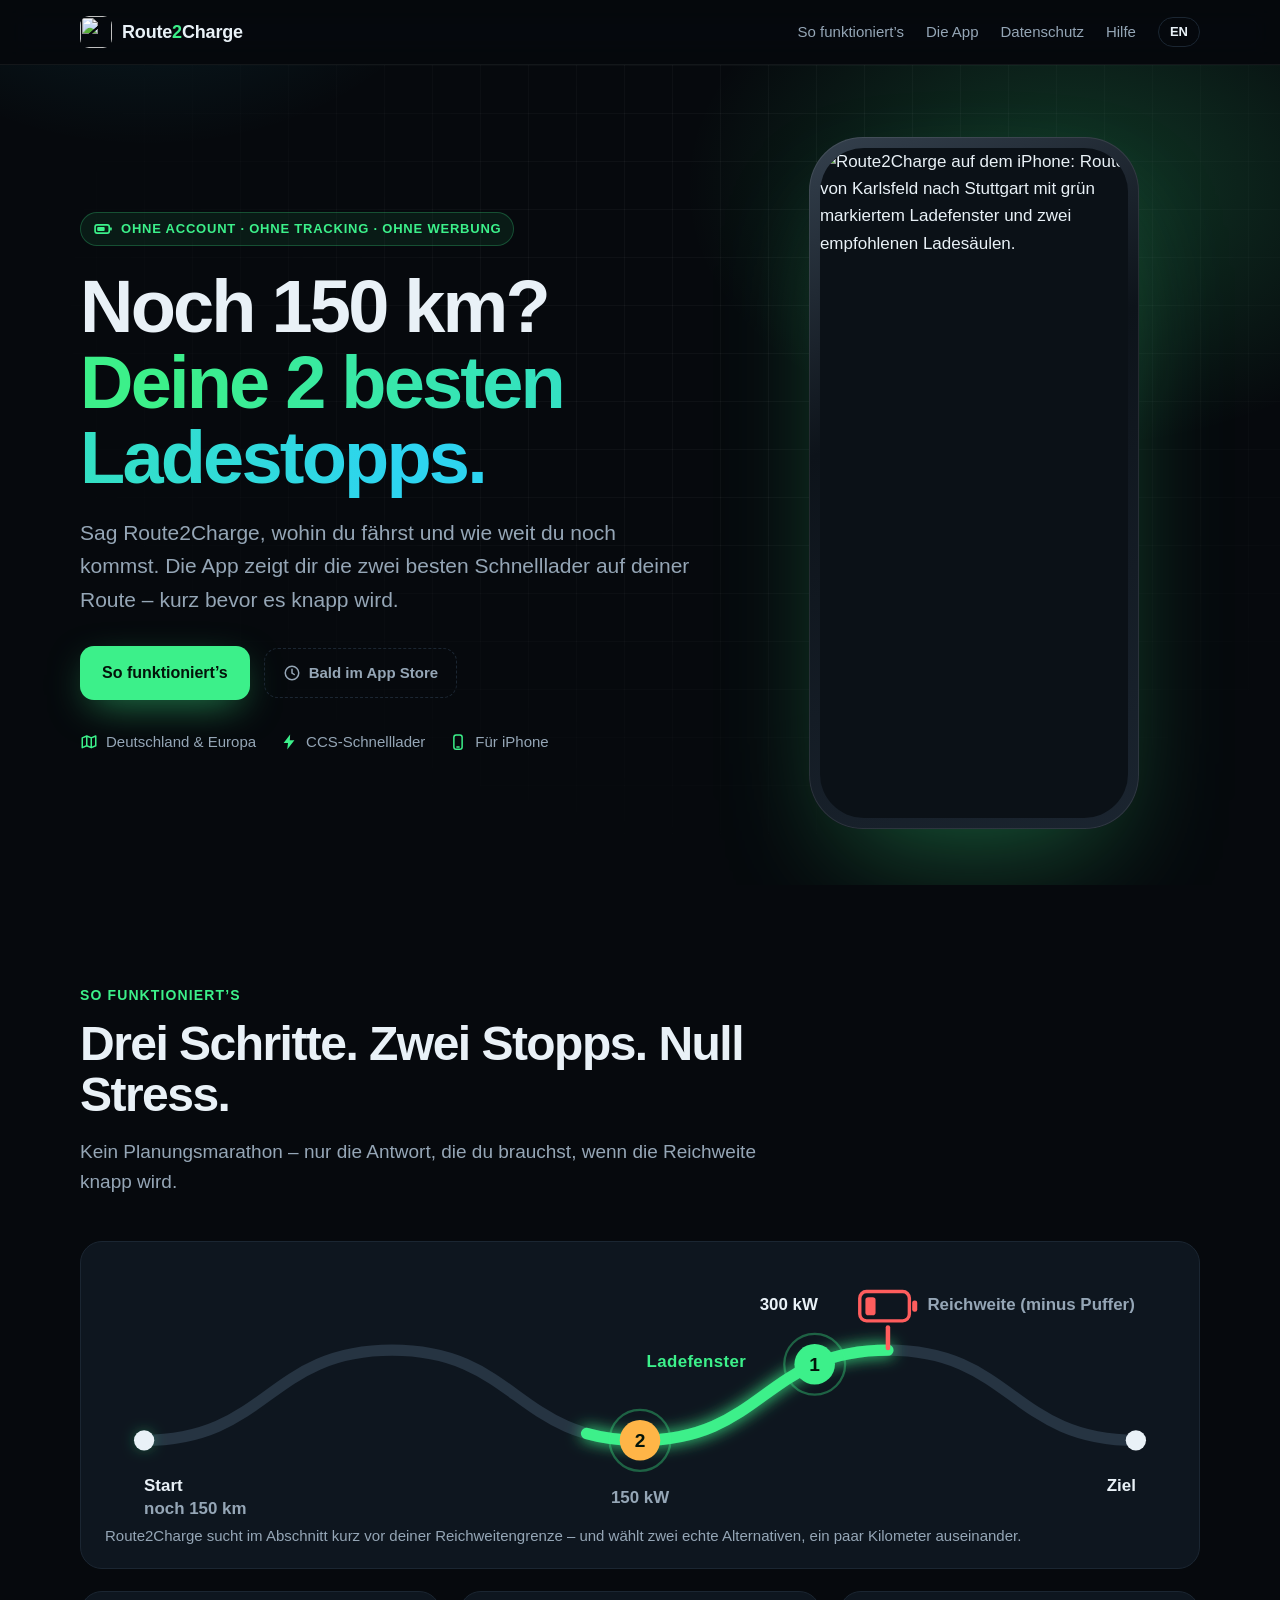
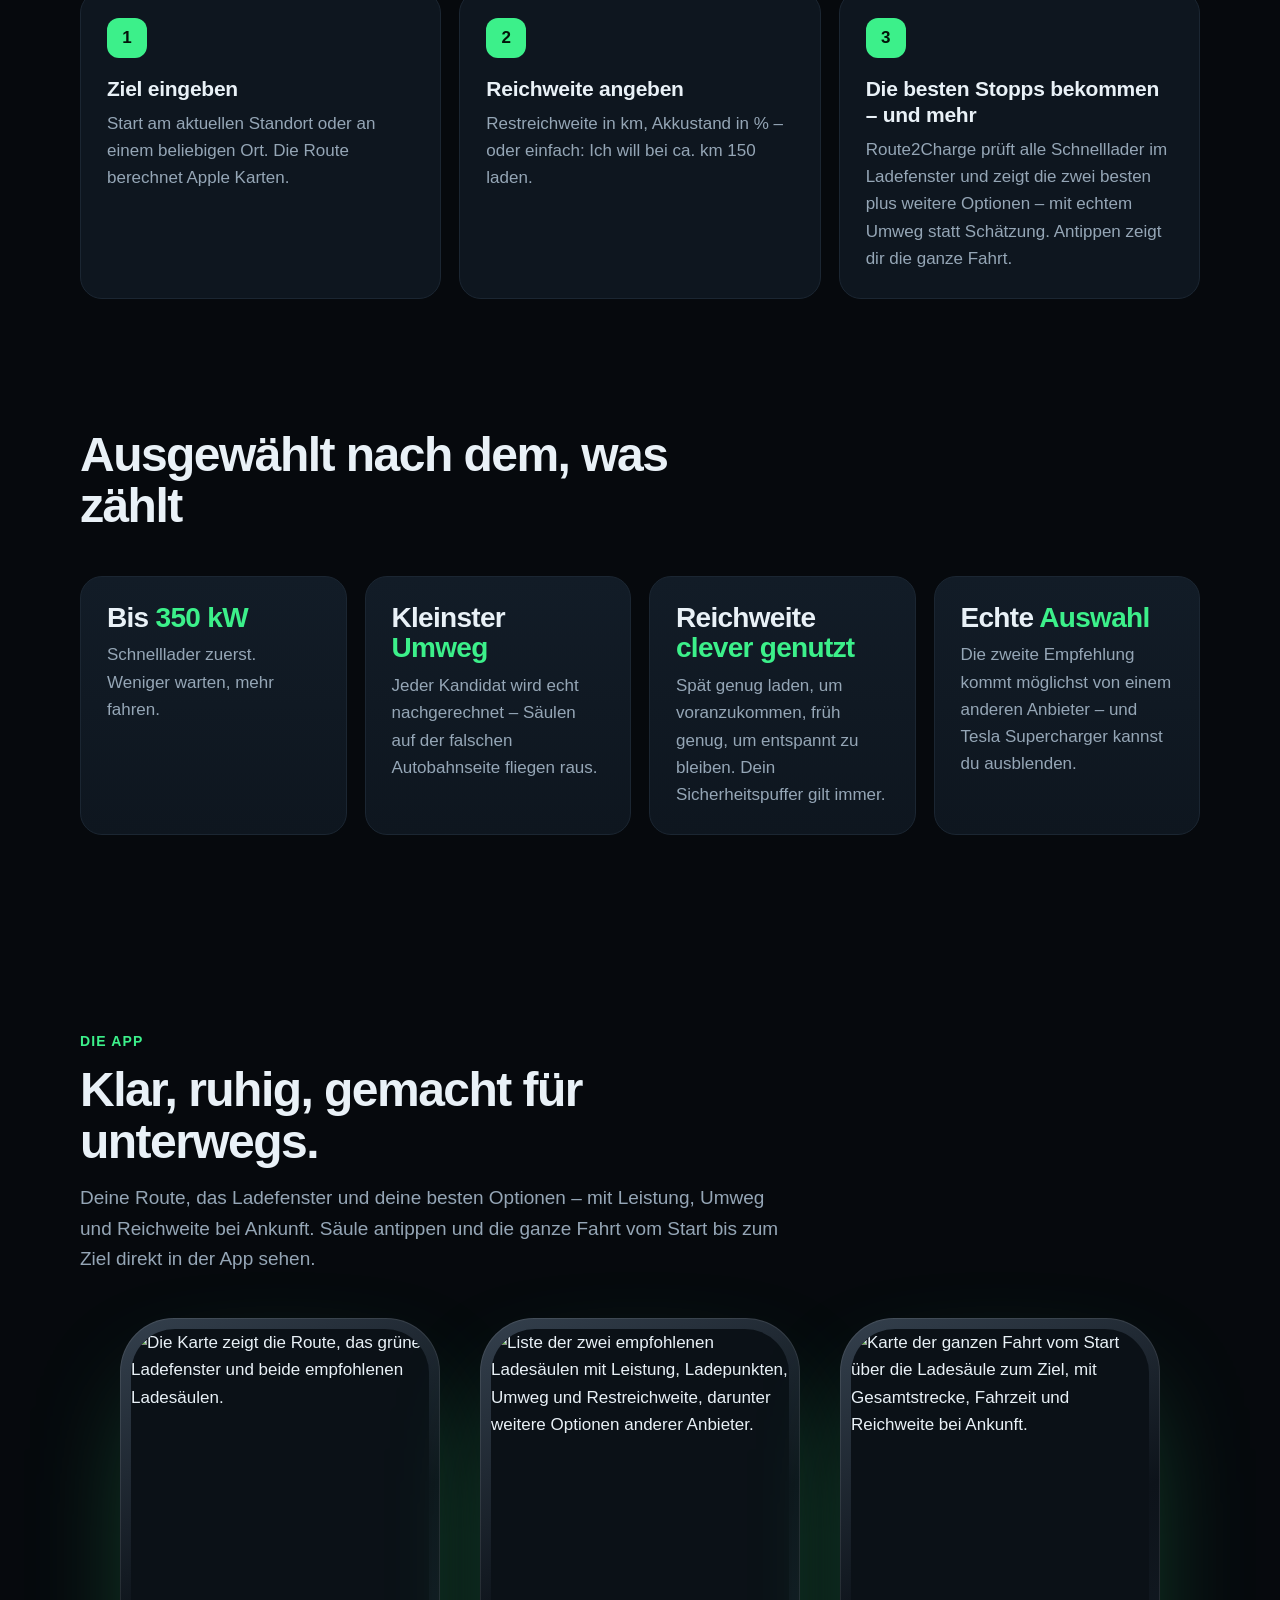
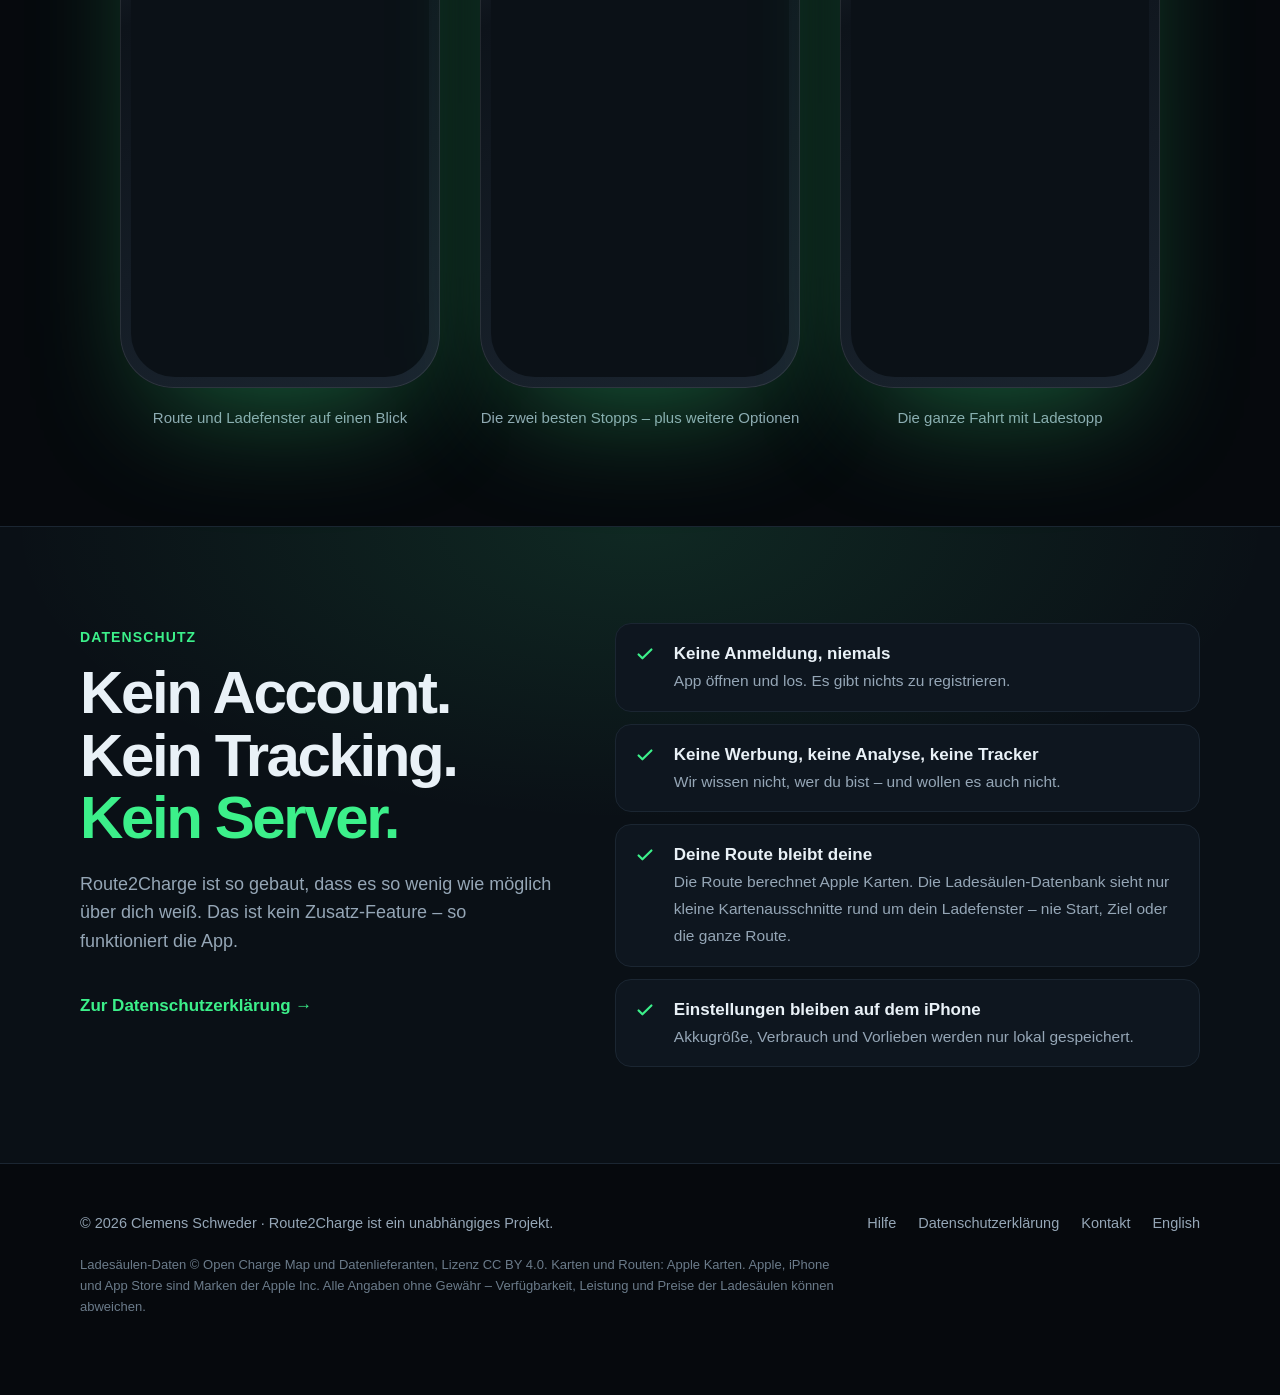
==== de/index.html @ 34d89327 "Website: Hilfe- und Feedback-Seite (EN/DE) mit FAQ, Kontakt per E-Mail Co-Authored-By: Claude Opus 5" ====
<!doctype html>
<html lang="de">
<head>
<meta charset="utf-8">
<meta name="viewport" content="width=device-width, initial-scale=1, viewport-fit=cover">
<meta http-equiv="Content-Security-Policy" content="default-src 'self'; img-src 'self' data:; style-src 'self'; script-src 'none'; object-src 'none'; base-uri 'none'; form-action 'none'">
<meta name="referrer" content="no-referrer">
<title>Route2Charge – deine 2 besten Ladestopps</title>
<meta name="description" content="Noch 150 km? Route2Charge zeigt dir die zwei besten Schnelllader auf deiner Route – kurz bevor es knapp wird. Ohne Account, ohne Tracking, ohne Werbung.">
<meta name="theme-color" content="#06090d">
<meta name="color-scheme" content="dark">
<link rel="canonical" href="https://route2charge.github.io/de/">
<link rel="alternate" hreflang="en" href="https://route2charge.github.io/">
<link rel="alternate" hreflang="de" href="https://route2charge.github.io/de/">
<link rel="alternate" hreflang="x-default" href="https://route2charge.github.io/">
<link rel="icon" href="../assets/icon.svg" type="image/svg+xml">
<link rel="apple-touch-icon" href="../assets/apple-touch-icon.png">
<link rel="stylesheet" href="../assets/style.css">
<meta property="og:type" content="website">
<meta property="og:title" content="Route2Charge – deine 2 besten Ladestopps">
<meta property="og:description" content="Noch 150 km? Route2Charge zeigt dir die zwei besten Schnelllader auf deiner Route – kurz bevor es knapp wird. Ohne Account, ohne Tracking, ohne Werbung.">
<meta property="og:url" content="https://route2charge.github.io/de/">
<meta property="og:image" content="https://route2charge.github.io/assets/og-de.png">
<meta name="twitter:card" content="summary_large_image">
</head>
<body>
<a class="skip" href="#main">Zum Inhalt springen</a>
<header class="site-header">
  <div class="wrap">
    <a class="brand" href="index.html" aria-label="Route2Charge – Start">
      <img src="../assets/icon.svg" alt="" width="32" height="32">
      <span>Route<b>2</b>Charge</span>
    </a>
    <nav class="nav" aria-label="Main">
      <a class="hide-sm" href="#how">So funktioniert’s</a>
      <a class="hide-sm" href="#app">Die App</a>
      <a class="hide-sm" href="#privacy">Datenschutz</a>
      <a href="hilfe.html">Hilfe</a>
      <a class="lang" href="../index.html" hreflang="en" lang="en" title="English">EN</a>
    </nav>
  </div>
</header>
<main id="main">
<section class="hero">
  <div class="wrap hero-grid">
    <div>
      <span class="eyebrow"><svg viewBox="0 0 24 24" aria-hidden="true"><rect x="2.5" y="7" width="17" height="10" rx="2.5" fill="none" stroke="currentColor" stroke-width="2"/><rect x="20.5" y="10" width="2" height="4" rx="1" fill="currentColor"/><rect x="5" y="9.5" width="9" height="5" rx="1.2" fill="currentColor"/></svg>Ohne Account · Ohne Tracking · Ohne Werbung</span>
      <h1>Noch 150&nbsp;km? <span class="glow">Deine 2 besten Ladestopps.</span></h1>
      <p class="lead">Sag Route2Charge, wohin du fährst und wie weit du noch kommst. Die App zeigt dir die zwei besten Schnelllader auf deiner Route – kurz bevor es knapp wird.</p>
      <div class="cta-row">
        <a class="btn btn-primary" href="#how">So funktioniert’s</a>
        <span class="pill"><svg viewBox="0 0 24 24" aria-hidden="true"><circle cx="12" cy="12" r="9" fill="none" stroke="currentColor" stroke-width="2"/><path fill="none" stroke="currentColor" stroke-width="2" stroke-linecap="round" d="M12 7v5l3 2"/></svg>Bald im App Store</span>
      </div>
      <ul class="facts">
<li><svg viewBox="0 0 24 24" aria-hidden="true"><path fill="none" stroke="currentColor" stroke-width="2" stroke-linejoin="round" d="M9 4 3 6.5v13L9 17l6 2.5 6-2.5v-13L15 6.5 9 4zm0 0v13m6-10.5v13"/></svg>Deutschland &amp; Europa</li>
<li><svg viewBox="0 0 24 24" aria-hidden="true"><path fill="currentColor" d="M13.5 2 4.8 13.2h5.9L9.6 22l9.6-12.4h-6.1z"/></svg>CCS-Schnelllader</li>
<li><svg viewBox="0 0 24 24" aria-hidden="true"><rect x="6.5" y="2.5" width="11" height="19" rx="3" fill="none" stroke="currentColor" stroke-width="2"/><path stroke="currentColor" stroke-width="2" stroke-linecap="round" d="M10.5 18.5h3"/></svg>Für iPhone</li>
      </ul>
    </div>
    <div class="phone"><img src="../assets/screens/route.jpg" alt="Route2Charge auf dem iPhone: Route von Karlsfeld nach Stuttgart mit grün markiertem Ladefenster und zwei empfohlenen Ladesäulen." width="1206" height="2622"></div>
  </div>
</section>

<section id="how">
  <div class="wrap">
    <div class="section-head">
      <span class="kicker">So funktioniert’s</span>
      <h2>Drei Schritte. Zwei Stopps. Null Stress.</h2>
      <p>Kein Planungsmarathon – nur die Antwort, die du brauchst, wenn die Reichweite knapp wird.</p>
    </div>
    <div class="route-card">
      <svg class="route-svg" viewBox="0 0 960 230" role="img" aria-labelledby="rt rd">
  <title id="rt">So wählt Route2Charge deine Ladestopps</title>
  <desc id="rd">Eine Route vom Start zum Ziel. Kurz vor der Reichweitengrenze ist ein grünes Ladefenster markiert, darin Empfehlung 1 und Empfehlung 2.</desc>
  <defs>
    <filter id="glow" x="-10%" y="-60%" width="120%" height="220%">
      <feGaussianBlur stdDeviation="7" result="b"/>
      <feMerge><feMergeNode in="b"/><feMergeNode in="SourceGraphic"/></feMerge>
    </filter>
  </defs>
  <path class="r-base" d="M40 160 C150 160 150 80 260 80 C370 80 370 160 480 160 C590 160 590 80 700 80 C810 80 810 160 920 160" fill="none" stroke-width="10" stroke-linecap="round"/>
  <path class="r-window" d="M40 160 C150 160 150 80 260 80 C370 80 370 160 480 160 C590 160 590 80 700 80 C810 80 810 160 920 160" pathLength="100" stroke-dasharray="0 45 30 100" fill="none" stroke-width="10" stroke-linecap="round" filter="url(#glow)"/>
  <text class="r-text-accent r-sm-hide" x="530" y="95" text-anchor="middle">Ladefenster</text>

  <circle class="r-dot" cx="40" cy="160" r="9"/>
  <text class="r-text-strong" x="40" y="205" text-anchor="start">Start</text>
  <text class="r-text r-sm-hide" x="40" y="225" text-anchor="start">noch 150 km</text>

  <g transform="translate(480 160)">
    <circle class="r-ring" r="27"/>
    <circle class="r-m2" r="18"/>
    <text class="r-num" y="6" text-anchor="middle">2</text>
  </g>
  <text class="r-text" x="480" y="216" text-anchor="middle">150 kW</text>

  <g transform="translate(635 92.5)">
    <circle class="r-ring" r="27"/>
    <circle class="r-m1" r="18"/>
    <text class="r-num" y="6" text-anchor="middle">1</text>
  </g>
  <text class="r-text-strong" x="612" y="44" text-anchor="middle">300 kW</text>

  <g transform="translate(700 80)">
    <rect class="r-flag" x="-2" y="-22" width="4" height="22" rx="2"/>
    <g transform="translate(-25 -52)">
      <rect class="r-batt" x="0" y="0" width="44" height="26" rx="6"/>
      <rect class="r-flag" x="46.5" y="8" width="4.5" height="10" rx="2"/>
      <rect class="r-flag" x="5" y="5" width="9" height="16" rx="2.5"/>
    </g>
  </g>
  <text class="r-text r-sm-hide" x="735" y="44" text-anchor="start">Reichweite (minus Puffer)</text>

  <g transform="translate(920 160)">
    <circle class="r-dot" r="9"/>
  </g>
  <text class="r-text-strong" x="920" y="205" text-anchor="end">Ziel</text>
</svg>
      <p class="route-caption">Route2Charge sucht im Abschnitt kurz vor deiner Reichweitengrenze – und wählt zwei echte Alternativen, ein paar Kilometer auseinander.</p>
    </div>
    <div class="steps">
<article class="card"><div class="step-num">1</div><h3>Ziel eingeben</h3><p>Start am aktuellen Standort oder an einem beliebigen Ort. Die Route berechnet Apple Karten.</p></article>
<article class="card"><div class="step-num">2</div><h3>Reichweite angeben</h3><p>Restreichweite in km, Akkustand in % – oder einfach: Ich will bei ca. km 150 laden.</p></article>
<article class="card"><div class="step-num">3</div><h3>Die besten Stopps bekommen – und mehr</h3><p>Route2Charge prüft alle Schnelllader im Ladefenster und zeigt die zwei besten plus weitere Optionen – mit echtem Umweg statt Schätzung. Antippen zeigt dir die ganze Fahrt.</p></article>
    </div>
  </div>
</section>

<section class="criteria-section" aria-labelledby="crit">
  <div class="wrap">
    <div class="section-head"><h2 id="crit">Ausgewählt nach dem, was zählt</h2></div>
    <div class="criteria">
<article class="card"><div class="big">Bis <span>350&nbsp;kW</span></div><p>Schnelllader zuerst. Weniger warten, mehr fahren.</p></article>
<article class="card"><div class="big">Kleinster <span>Umweg</span></div><p>Jeder Kandidat wird echt nachgerechnet – Säulen auf der falschen Autobahnseite fliegen raus.</p></article>
<article class="card"><div class="big">Reichweite <span>clever genutzt</span></div><p>Spät genug laden, um voranzukommen, früh genug, um entspannt zu bleiben. Dein Sicherheitspuffer gilt immer.</p></article>
<article class="card"><div class="big">Echte <span>Auswahl</span></div><p>Die zweite Empfehlung kommt möglichst von einem anderen Anbieter – und Tesla Supercharger kannst du ausblenden.</p></article>
    </div>
  </div>
</section>

<section id="app">
  <div class="wrap">
    <div class="section-head">
      <span class="kicker">Die App</span>
      <h2>Klar, ruhig, gemacht für unterwegs.</h2>
      <p>Deine Route, das Ladefenster und deine besten Optionen – mit Leistung, Umweg und Reichweite bei Ankunft. Säule antippen und die ganze Fahrt vom Start bis zum Ziel direkt in der App sehen.</p>
    </div>
    <div class="screens">
<figure><div class="phone"><img src="../assets/screens/route.jpg" alt="Die Karte zeigt die Route, das grüne Ladefenster und beide empfohlenen Ladesäulen." width="1206" height="2622" loading="lazy"></div><figcaption>Route und Ladefenster auf einen Blick</figcaption></figure>
<figure><div class="phone"><img src="../assets/screens/stops.jpg" alt="Liste der zwei empfohlenen Ladesäulen mit Leistung, Ladepunkten, Umweg und Restreichweite, darunter weitere Optionen anderer Anbieter." width="1206" height="2622" loading="lazy"></div><figcaption>Die zwei besten Stopps – plus weitere Optionen</figcaption></figure>
<figure><div class="phone"><img src="../assets/screens/trip.jpg" alt="Karte der ganzen Fahrt vom Start über die Ladesäule zum Ziel, mit Gesamtstrecke, Fahrzeit und Reichweite bei Ankunft." width="1206" height="2622" loading="lazy"></div><figcaption>Die ganze Fahrt mit Ladestopp</figcaption></figure>
    </div>
  </div>
</section>

<section id="privacy" class="privacy-band">
  <div class="wrap privacy-grid">
    <div>
      <span class="kicker">Datenschutz</span>
      <p class="claim"><span>Kein Account.</span><span>Kein Tracking.</span><span>Kein Server.</span></p>
      <p>Route2Charge ist so gebaut, dass es so wenig wie möglich über dich weiß. Das ist kein Zusatz-Feature – so funktioniert die App.</p>
      <a class="more" href="datenschutz.html">Zur Datenschutzerklärung →</a>
    </div>
    <ul class="checklist">
<li><svg viewBox="0 0 24 24" aria-hidden="true"><path fill="none" stroke="currentColor" stroke-width="2.4" stroke-linecap="round" stroke-linejoin="round" d="M5 12.5l4.2 4.2L19 7"/></svg><div><strong>Keine Anmeldung, niemals</strong><span>App öffnen und los. Es gibt nichts zu registrieren.</span></div></li>
<li><svg viewBox="0 0 24 24" aria-hidden="true"><path fill="none" stroke="currentColor" stroke-width="2.4" stroke-linecap="round" stroke-linejoin="round" d="M5 12.5l4.2 4.2L19 7"/></svg><div><strong>Keine Werbung, keine Analyse, keine Tracker</strong><span>Wir wissen nicht, wer du bist – und wollen es auch nicht.</span></div></li>
<li><svg viewBox="0 0 24 24" aria-hidden="true"><path fill="none" stroke="currentColor" stroke-width="2.4" stroke-linecap="round" stroke-linejoin="round" d="M5 12.5l4.2 4.2L19 7"/></svg><div><strong>Deine Route bleibt deine</strong><span>Die Route berechnet Apple Karten. Die Ladesäulen-Datenbank sieht nur kleine Kartenausschnitte rund um dein Ladefenster – nie Start, Ziel oder die ganze Route.</span></div></li>
<li><svg viewBox="0 0 24 24" aria-hidden="true"><path fill="none" stroke="currentColor" stroke-width="2.4" stroke-linecap="round" stroke-linejoin="round" d="M5 12.5l4.2 4.2L19 7"/></svg><div><strong>Einstellungen bleiben auf dem iPhone</strong><span>Akkugröße, Verbrauch und Vorlieben werden nur lokal gespeichert.</span></div></li>
    </ul>
  </div>
</section>
</main>
<footer class="site-footer">
  <div class="wrap">
    <div class="footer-top">
      <span>© 2026 Clemens Schweder · Route2Charge ist ein unabhängiges Projekt.</span>
      <nav class="footer-links" aria-label="Footer">
        <a href="hilfe.html">Hilfe</a>
        <a href="datenschutz.html">Datenschutzerklärung</a>
        <a href="mailto:route2charge@proton.me">Kontakt</a>
        <a href="../index.html" hreflang="en">English</a>
      </nav>
    </div>
    <p class="credits">Ladesäulen-Daten © Open Charge Map und Datenlieferanten, Lizenz CC BY 4.0. Karten und Routen: Apple Karten. Apple, iPhone und App Store sind Marken der Apple Inc. Alle Angaben ohne Gewähr – Verfügbarkeit, Leistung und Preise der Ladesäulen können abweichen.</p>
  </div>
</footer>
</body>
</html>
---- assets/style.css ----
/* Route2Charge – Website
   Bewusst schlicht: nur HTML + CSS, kein JavaScript, keine Cookies,
   keine externen Schriften oder Dienste. */

:root {
  --bg: #06090d;
  --bg-2: #0a1016;
  --card: #0e161f;
  --card-2: #121c27;
  --line: #1b2632;
  --text: #e9f1f7;
  --muted: #95a6b6;
  --faint: #6b7b8a;
  --accent: #3cf08a;
  --accent-2: #2dd4f0;
  --accent-ink: #03140a;
  --second: #ffb547;
  --danger: #ff5d5d;
  --radius: 22px;
  --max: 1120px;
  --font: -apple-system, BlinkMacSystemFont, "SF Pro Display", "SF Pro Text", "Segoe UI", Roboto, "Helvetica Neue", Arial, sans-serif;
}

* { box-sizing: border-box; }
html { -webkit-text-size-adjust: 100%; scroll-behavior: smooth; }
@media (prefers-reduced-motion: reduce) { html { scroll-behavior: auto; } }

body {
  margin: 0;
  background: var(--bg);
  color: var(--text);
  font-family: var(--font);
  font-size: 17px;
  line-height: 1.6;
  -webkit-font-smoothing: antialiased;
  text-rendering: optimizeLegibility;
}

img { max-width: 100%; height: auto; display: block; }
a { color: var(--accent); text-decoration: none; }
a:hover { text-decoration: underline; text-underline-offset: 3px; }
a:focus-visible { outline: 2px solid var(--accent); outline-offset: 3px; border-radius: 6px; }

.wrap { width: min(100% - 32px, var(--max)); margin-inline: auto; }
.skip { position: absolute; left: -999px; top: 8px; }
.skip:focus { left: 16px; z-index: 20; background: var(--accent); color: var(--accent-ink); padding: 8px 14px; border-radius: 10px; }

/* ---------- Header ---------- */
.site-header {
  position: sticky; top: 0; z-index: 10;
  background: rgba(6, 9, 13, .74);
  -webkit-backdrop-filter: saturate(160%) blur(14px);
  backdrop-filter: saturate(160%) blur(14px);
  border-bottom: 1px solid rgba(255, 255, 255, .06);
}
.site-header .wrap { display: flex; align-items: center; justify-content: space-between; height: 64px; gap: 16px; }
.brand { display: flex; align-items: center; gap: 10px; color: var(--text); font-weight: 750; font-size: 18px; letter-spacing: -.01em; }
.brand:hover { text-decoration: none; }
.brand img { width: 32px; height: 32px; border-radius: 9px; }
.brand b { color: var(--accent); font-weight: 850; }
.nav { display: flex; align-items: center; gap: 22px; font-size: 15px; }
.nav a { color: var(--muted); }
.nav a:hover { color: var(--text); text-decoration: none; }
.nav .lang { border: 1px solid var(--line); padding: 4px 11px; border-radius: 999px; color: var(--text); font-weight: 650; font-size: 13px; }
.nav .lang:hover { border-color: var(--accent); }
@media (max-width: 720px) { .nav .hide-sm { display: none; } }

/* ---------- Hero ---------- */
.hero { position: relative; overflow: hidden; padding: 72px 0 56px; isolation: isolate; }
.hero::before {
  content: ""; position: absolute; inset: -30% -10% -10% -10%; z-index: -2;
  background:
    radial-gradient(620px 420px at 78% 32%, rgba(60, 240, 138, .20), transparent 62%),
    radial-gradient(520px 380px at 18% 8%, rgba(45, 212, 240, .13), transparent 62%);
}
.hero::after {
  content: ""; position: absolute; inset: 0; z-index: -1;
  background-image:
    linear-gradient(rgba(255, 255, 255, .035) 1px, transparent 1px),
    linear-gradient(90deg, rgba(255, 255, 255, .035) 1px, transparent 1px);
  background-size: 48px 48px;
  -webkit-mask-image: radial-gradient(ellipse at 60% 30%, #000 25%, transparent 72%);
  mask-image: radial-gradient(ellipse at 60% 30%, #000 25%, transparent 72%);
}
.hero-grid { display: grid; grid-template-columns: 1.15fr .85fr; gap: 56px; align-items: center; }
@media (max-width: 900px) { .hero-grid { grid-template-columns: 1fr; gap: 48px; } }

.eyebrow {
  display: inline-flex; align-items: center; gap: 8px;
  font-size: 13px; font-weight: 650; letter-spacing: .06em; text-transform: uppercase;
  color: var(--accent); background: rgba(60, 240, 138, .08);
  border: 1px solid rgba(60, 240, 138, .25); padding: 6px 12px; border-radius: 999px;
}
.eyebrow svg { width: 20px; height: 20px; flex: none; }
h1 { font-size: clamp(42px, 6.4vw, 74px); line-height: 1.02; letter-spacing: -.038em; margin: 22px 0 20px; font-weight: 850; }
.glow {
  background: linear-gradient(92deg, var(--accent) 10%, var(--accent-2) 90%);
  -webkit-background-clip: text; background-clip: text; color: transparent;
}
.lead { font-size: clamp(18px, 2vw, 21px); color: var(--muted); max-width: 33em; margin: 0 0 30px; }
.cta-row { display: flex; flex-wrap: wrap; gap: 14px; align-items: center; }
.btn { display: inline-flex; align-items: center; gap: 10px; padding: 14px 22px; border-radius: 14px; font-weight: 700; font-size: 16px; }
.btn:hover { text-decoration: none; }
.btn-primary { background: var(--accent); color: var(--accent-ink); box-shadow: 0 12px 40px -12px rgba(60, 240, 138, .65); }
.btn-primary:hover { filter: brightness(1.06); }
.pill { display: inline-flex; align-items: center; gap: 8px; padding: 12px 18px; border-radius: 14px; border: 1px dashed var(--line); color: var(--muted); font-size: 15px; font-weight: 600; }
.pill svg { width: 18px; height: 18px; }
.facts { display: flex; flex-wrap: wrap; gap: 10px 24px; margin: 30px 0 0; padding: 0; list-style: none; color: var(--muted); font-size: 15px; }
.facts li { display: flex; align-items: center; gap: 8px; }
.facts svg { width: 18px; height: 18px; color: var(--accent); flex: none; }

/* ---------- Phone frame ---------- */
.phone {
  position: relative; width: min(100%, 330px); margin-inline: auto;
  border-radius: 54px; padding: 11px;
  background: linear-gradient(155deg, #34404d, #0d131a 38%, #1b2530 100%);
  box-shadow: 0 50px 120px -36px rgba(60, 240, 138, .38), 0 0 0 1px rgba(255, 255, 255, .09) inset;
}
.phone img { border-radius: 44px; width: 100%; background: #0b1117; }

/* ---------- Sections ---------- */
section { padding: 96px 0; }
.section-head { max-width: 700px; margin-bottom: 44px; }
.kicker { color: var(--accent); font-weight: 700; font-size: 14px; letter-spacing: .08em; text-transform: uppercase; }
h2 { font-size: clamp(32px, 4.2vw, 48px); line-height: 1.07; letter-spacing: -.032em; margin: 10px 0 16px; font-weight: 820; }
.section-head p { color: var(--muted); font-size: 19px; margin: 0; }

/* Route illustration */
.route-card { background: var(--card); border: 1px solid var(--line); border-radius: var(--radius); padding: 18px 18px 10px; margin-bottom: 22px; overflow: hidden; }
.route-svg { width: 100%; height: auto; display: block; }
.route-caption { color: var(--muted); font-size: 15px; margin: 4px 6px 10px; }
.r-base { stroke: #263442; }
.r-window { stroke: var(--accent); }
.r-text { fill: var(--muted); font: 600 15px var(--font); }
.r-text-strong { fill: var(--text); font: 700 15px var(--font); }
.r-text-accent { fill: var(--accent); font: 700 15px var(--font); letter-spacing: .02em; }
.r-num { fill: var(--accent-ink); font: 800 17px var(--font); }
.r-m1 { fill: var(--accent); }
.r-m2 { fill: var(--second); }
.r-flag { fill: var(--danger); }
.r-batt { fill: var(--card); stroke: var(--danger); stroke-width: 3; }
.r-dot { fill: var(--text); }
.r-ring { fill: none; stroke: rgba(60, 240, 138, .35); stroke-width: 2; }
@media (max-width: 640px) {
  .r-text, .r-text-strong { font-size: 30px; }
  .r-sm-hide { display: none; }
  .route-card { padding: 14px 12px 6px; }
}

/* Steps */
.steps { display: grid; grid-template-columns: repeat(3, 1fr); gap: 18px; }
@media (max-width: 860px) { .steps { grid-template-columns: 1fr; } }
.card { background: var(--card); border: 1px solid var(--line); border-radius: var(--radius); padding: 26px; }
.step-num { width: 40px; height: 40px; border-radius: 12px; display: grid; place-items: center; font-weight: 850; color: var(--accent-ink); background: var(--accent); margin-bottom: 18px; }
.card h3 { margin: 0 0 8px; font-size: 21px; letter-spacing: -.012em; line-height: 1.25; }
.card p { margin: 0; color: var(--muted); }

/* Criteria */
.criteria-section { padding-top: 24px; }
.criteria { display: grid; grid-template-columns: repeat(4, 1fr); gap: 18px; margin-top: 18px; }
@media (max-width: 1060px) { .criteria { grid-template-columns: repeat(2, 1fr); } }
@media (max-width: 640px) { .criteria { grid-template-columns: 1fr; } }
.criteria .card { background: linear-gradient(180deg, var(--card-2), var(--card)); }
.big { font-size: 28px; font-weight: 850; letter-spacing: -.025em; line-height: 1.1; margin-bottom: 8px; }
.big span { color: var(--accent); }

/* Screens */
.screens { display: grid; grid-template-columns: repeat(3, minmax(0, 320px)); gap: 40px; justify-content: center; }
@media (max-width: 1060px) { .screens { grid-template-columns: repeat(2, minmax(0, 310px)); } }
@media (max-width: 700px) { .screens { grid-template-columns: minmax(0, 300px); gap: 48px; } }
figure { margin: 0; }
figcaption { text-align: center; color: var(--muted); margin-top: 18px; font-size: 15px; }

/* Privacy band */
.privacy-band {
  background: radial-gradient(900px 420px at 50% 0%, rgba(60, 240, 138, .11), transparent 70%), var(--bg-2);
  border-top: 1px solid var(--line); border-bottom: 1px solid var(--line);
}
.privacy-grid { display: grid; grid-template-columns: .9fr 1.1fr; gap: 56px; align-items: start; }
@media (max-width: 860px) { .privacy-grid { grid-template-columns: 1fr; gap: 32px; } }
.privacy-grid .claim { color: var(--text); font-size: clamp(38px, 5vw, 60px); font-weight: 850; letter-spacing: -.04em; line-height: 1.04; margin: 12px 0 20px; }
.privacy-grid .claim span { display: block; }
.privacy-grid .claim span:last-child { color: var(--accent); }
.privacy-grid p { color: var(--muted); font-size: 18px; }
.checklist { list-style: none; padding: 0; margin: 0; display: grid; gap: 12px; }
.checklist li { display: grid; grid-template-columns: 26px 1fr; gap: 14px; background: var(--card); border: 1px solid var(--line); border-radius: 16px; padding: 16px 18px; }
.checklist svg { width: 22px; height: 22px; color: var(--accent); margin-top: 3px; }
.checklist strong { display: block; font-size: 17px; }
.checklist span { color: var(--muted); font-size: 15.5px; }
.more { display: inline-block; margin-top: 18px; font-weight: 650; }

/* Footer */
.site-footer { padding: 48px 0 64px; color: var(--muted); font-size: 14.5px; }
.footer-top { display: flex; flex-wrap: wrap; gap: 14px 32px; justify-content: space-between; align-items: center; }
.footer-links { display: flex; flex-wrap: wrap; gap: 8px 22px; }
.footer-links a { color: var(--muted); }
.footer-links a:hover { color: var(--text); }
.credits { margin-top: 20px; font-size: 13px; color: var(--faint); max-width: 760px; }

/* Legal pages */
.legal { padding: 64px 0 88px; }
.legal .wrap { max-width: 760px; }
.legal h1 { font-size: clamp(36px, 5vw, 52px); margin-top: 8px; }
.legal h2 { font-size: 24px; margin: 44px 0 10px; letter-spacing: -.015em; }
.legal h3 { font-size: 18px; margin: 26px 0 6px; }
.legal p, .legal li { color: #c7d3dd; }
.legal ul { padding-left: 22px; }
.legal .meta { color: var(--muted); }
.summary { background: var(--card); border: 1px solid var(--line); border-left: 3px solid var(--accent); border-radius: 0 16px 16px 0; padding: 16px 20px; }
.summary p { margin: 0; }

/* 404 */
.notfound { padding: 120px 0; text-align: center; }
.notfound h1 { font-size: clamp(40px, 6vw, 64px); }

/* Hilfe-Seite */
.contact-card { background: var(--card); border: 1px solid var(--line); border-radius: var(--radius); padding: 24px 26px; margin: 28px 0 8px; }
.contact-card h2 { margin-top: 0; }
.contact-card .mail { font-size: 20px; font-weight: 700; }
.contact-card .btn { margin-top: 6px; }
.faq { background: var(--card); border: 1px solid var(--line); border-radius: 16px; padding: 0 20px; margin: 12px 0; }
.faq summary { cursor: pointer; padding: 16px 0; font-weight: 650; list-style: none; display: flex; justify-content: space-between; gap: 16px; }
.faq summary::-webkit-details-marker { display: none; }
.faq summary::after { content: "+"; color: var(--accent); font-weight: 800; font-size: 20px; line-height: 1; }
.faq[open] summary::after { content: "–"; }
.faq p { margin: 0 0 16px; color: #c7d3dd; }
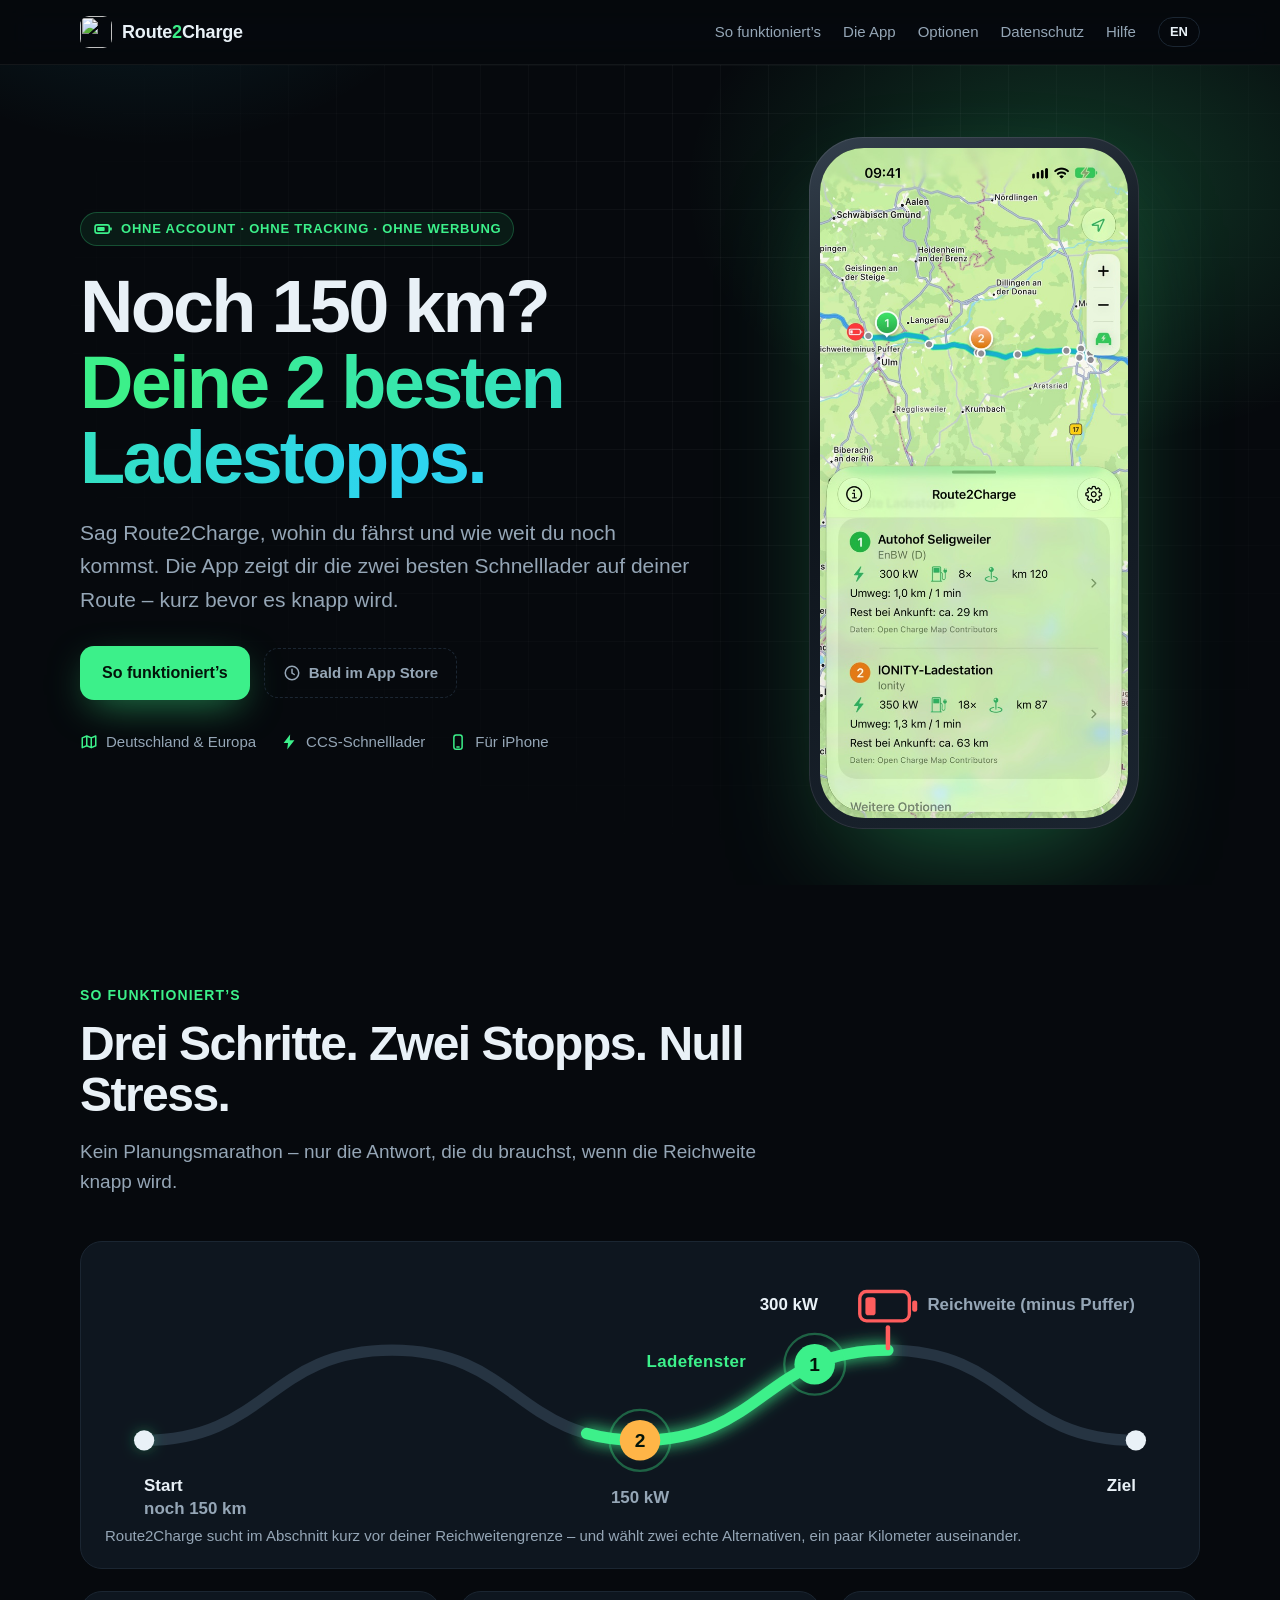
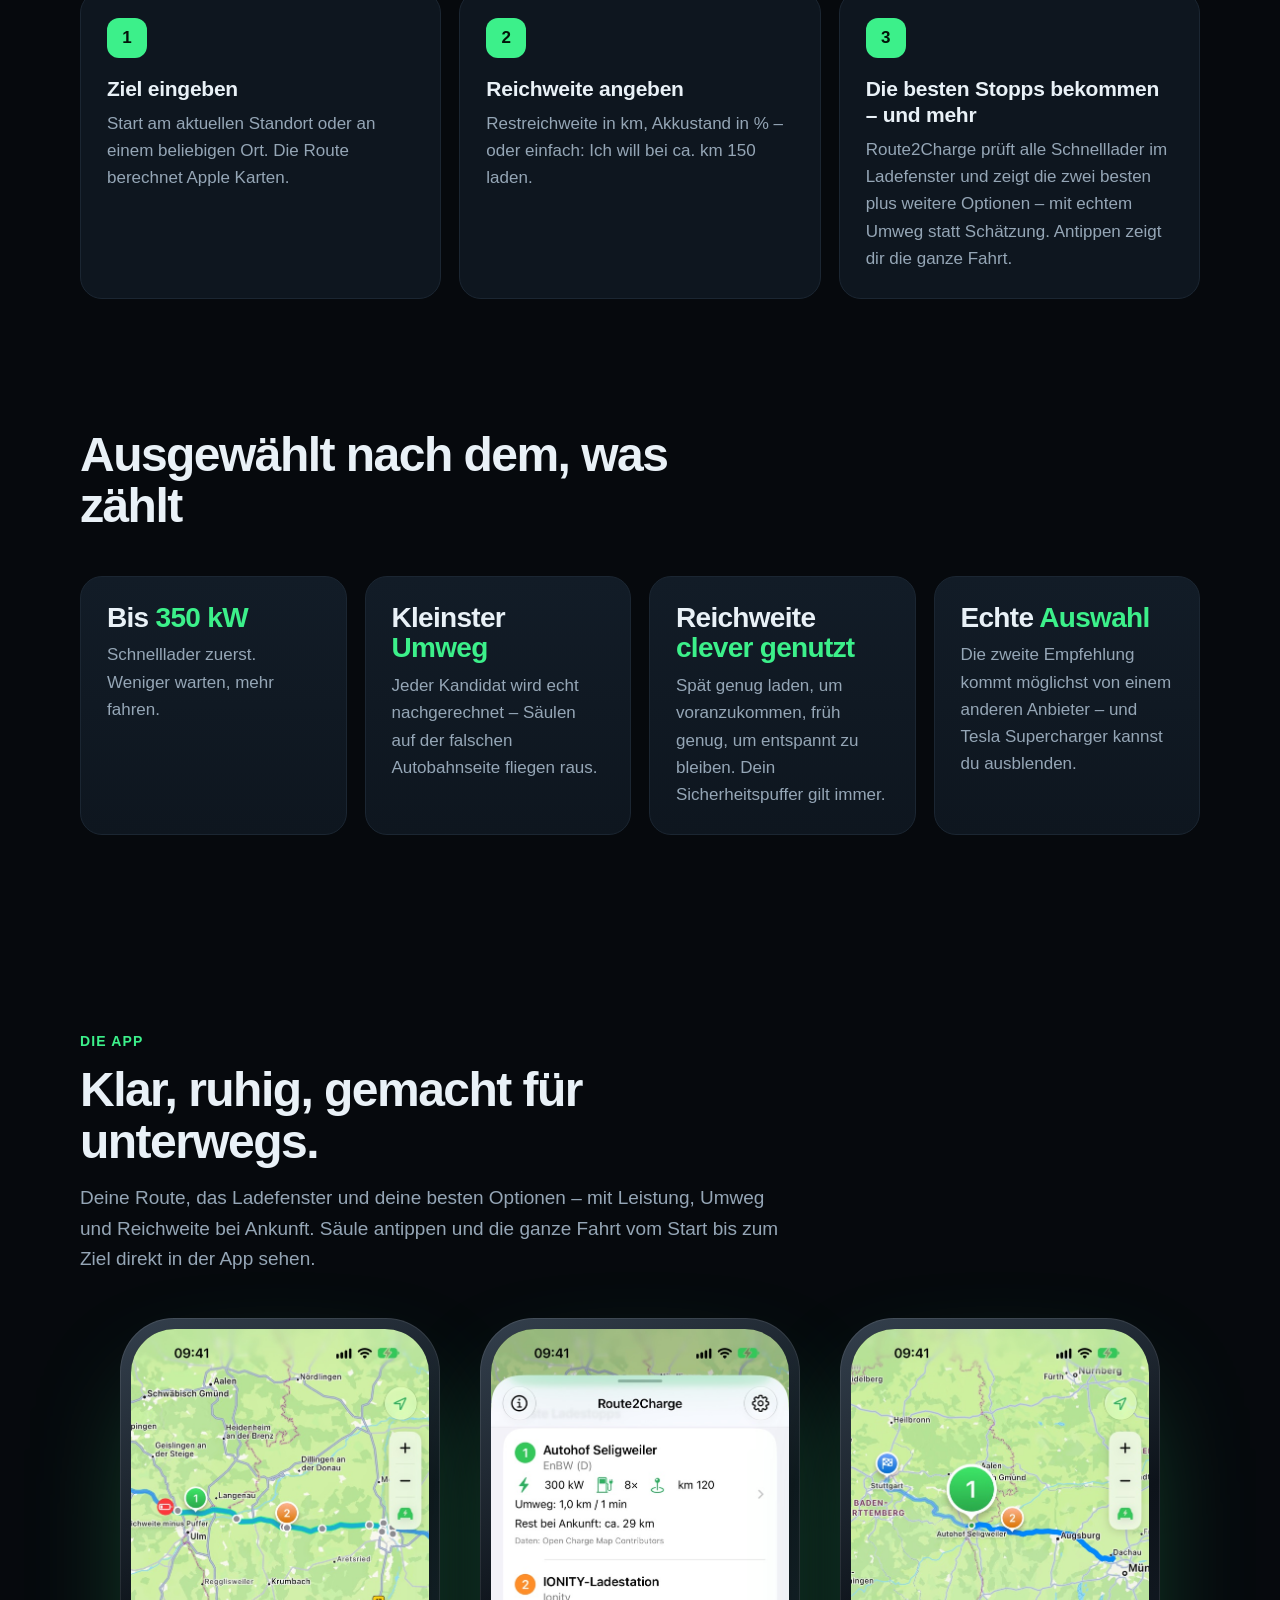
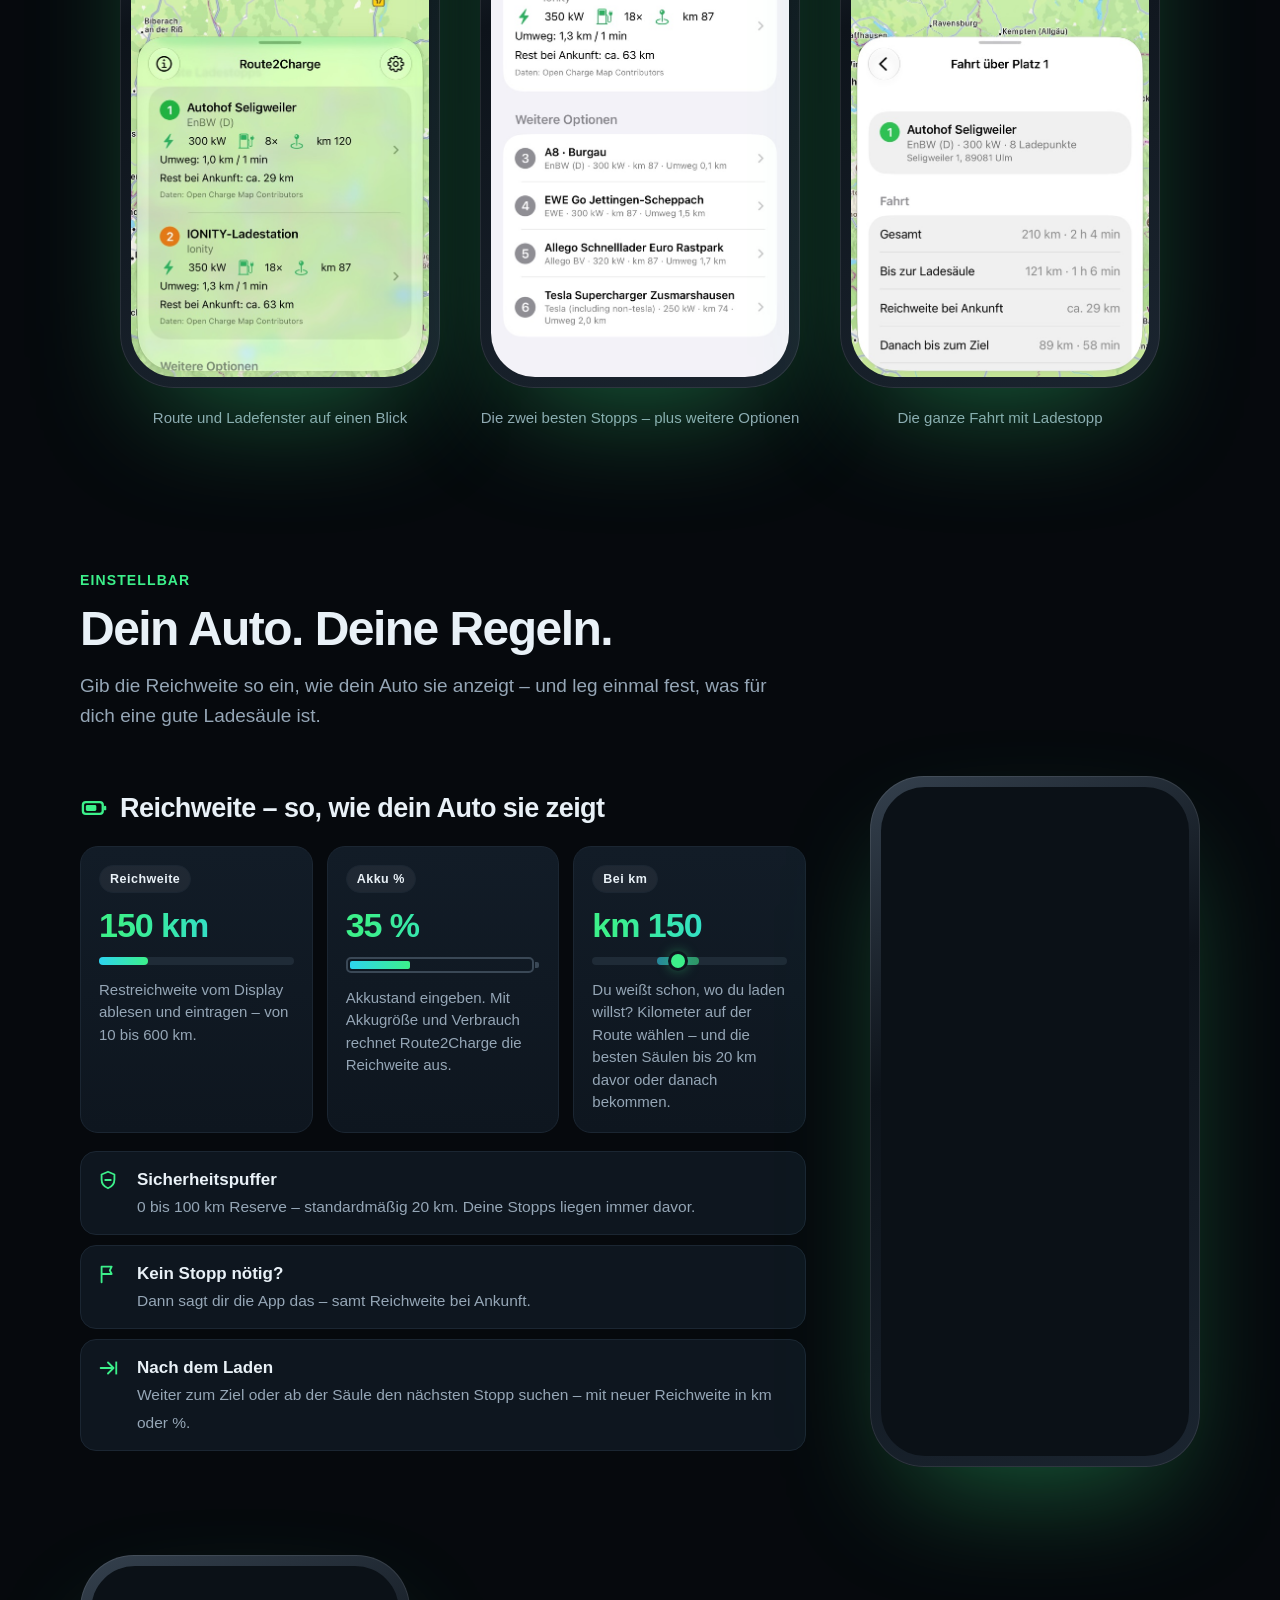
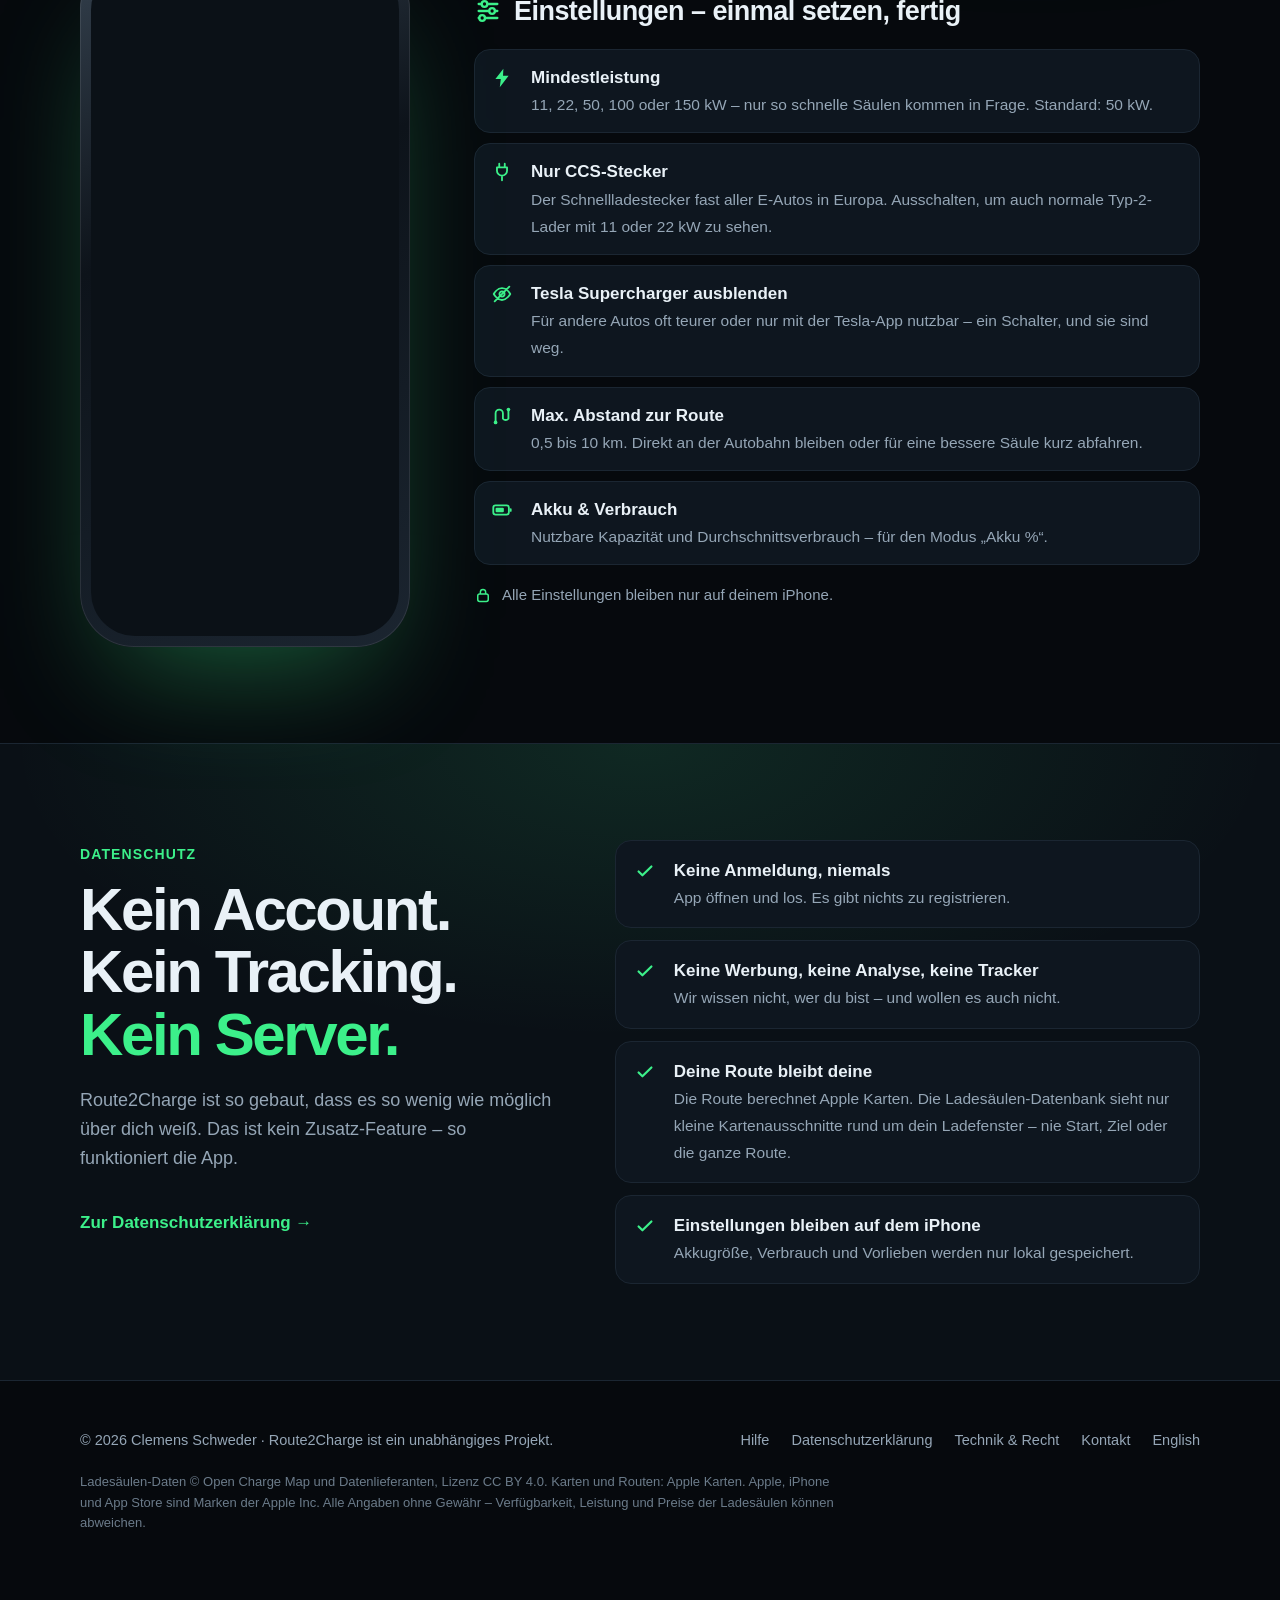
==== commit f84b0b44: "Website: Optionen, Technik & Recht, englische Screenshots - Neuer Abschnitt "Dein Auto. Deine Regeln" ====
--- a/de/index.html
+++ b/de/index.html
@@ -34,6 +34,7 @@
     <nav class="nav" aria-label="Main">
       <a class="hide-sm" href="#how">So funktioniert’s</a>
       <a class="hide-sm" href="#app">Die App</a>
+      <a class="hide-md" href="#options">Optionen</a>
       <a class="hide-sm" href="#privacy">Datenschutz</a>
       <a href="hilfe.html">Hilfe</a>
       <a class="lang" href="../index.html" hreflang="en" lang="en" title="English">EN</a>
@@ -152,6 +153,46 @@
   </div>
 </section>
 
+<section id="options" class="options-section">
+  <div class="wrap">
+    <div class="section-head">
+      <span class="kicker">Einstellbar</span>
+      <h2>Dein Auto. Deine Regeln.</h2>
+      <p>Gib die Reichweite so ein, wie dein Auto sie anzeigt – und leg einmal fest, was für dich eine gute Ladesäule ist.</p>
+    </div>
+    <div class="opt-row">
+      <div class="opt-text">
+        <h3 class="opt-h"><svg viewBox="0 0 24 24" aria-hidden="true"><rect x="2.5" y="7" width="17" height="10" rx="2.5" fill="none" stroke="currentColor" stroke-width="2"/><rect x="20.5" y="10" width="2" height="4" rx="1" fill="currentColor"/><rect x="5" y="9.5" width="9" height="5" rx="1.2" fill="currentColor"/></svg>Reichweite – so, wie dein Auto sie zeigt</h3>
+        <div class="modes">
+<article class="mode mode-km"><span class="mode-tag">Reichweite</span><div class="mode-val">150&nbsp;km</div><span class="meter" aria-hidden="true"><i></i></span><p>Restreichweite vom Display ablesen und eintragen – von 10 bis 600&nbsp;km.</p></article>
+<article class="mode mode-pct"><span class="mode-tag">Akku %</span><div class="mode-val">35&nbsp;%</div><span class="meter" aria-hidden="true"><i></i></span><p>Akkustand eingeben. Mit Akkugröße und Verbrauch rechnet Route2Charge die Reichweite aus.</p></article>
+<article class="mode mode-at"><span class="mode-tag">Bei km</span><div class="mode-val">km&nbsp;150</div><span class="meter" aria-hidden="true"><i></i></span><p>Du weißt schon, wo du laden willst? Kilometer auf der Route wählen – und die besten Säulen bis 20&nbsp;km davor oder danach bekommen.</p></article>
+        </div>
+        <ul class="checklist compact">
+<li><svg viewBox="0 0 24 24" aria-hidden="true"><path fill="none" stroke="currentColor" stroke-width="2" stroke-linejoin="round" d="M12 3 5 6v5.5c0 4.4 3 8 7 9.5 4-1.5 7-5.1 7-9.5V6z"/><path fill="none" stroke="currentColor" stroke-width="2" stroke-linecap="round" d="M9 12h6"/></svg><div><strong>Sicherheitspuffer</strong><span>0 bis 100&nbsp;km Reserve – standardmäßig 20&nbsp;km. Deine Stopps liegen immer davor.</span></div></li>
+<li><svg viewBox="0 0 24 24" aria-hidden="true"><path fill="none" stroke="currentColor" stroke-width="2" stroke-linecap="round" stroke-linejoin="round" d="M5 21V4m0 0h11l-2 4 2 4H5"/></svg><div><strong>Kein Stopp nötig?</strong><span>Dann sagt dir die App das – samt Reichweite bei Ankunft.</span></div></li>
+<li><svg viewBox="0 0 24 24" aria-hidden="true"><path fill="none" stroke="currentColor" stroke-width="2" stroke-linecap="round" stroke-linejoin="round" d="M4 12h13m-5-6 6 6-6 6"/><path fill="currentColor" d="M20 5h2v14h-2z"/></svg><div><strong>Nach dem Laden</strong><span>Weiter zum Ziel oder ab der Säule den nächsten Stopp suchen – mit neuer Reichweite in km oder %.</span></div></li>
+        </ul>
+      </div>
+      <div class="opt-phone"><div class="phone"><img src="../assets/screens/input.jpg" alt="Route2Charge auf dem iPhone: Route von Karlsfeld nach Stuttgart, Reichweiten-Modi Reichweite, Akku % und Bei km, Restreichweite 150 km und 20 km Sicherheitspuffer." width="1206" height="2622" loading="lazy"></div></div>
+    </div>
+    <div class="opt-row opt-row-rev">
+      <div class="opt-text">
+        <h3 class="opt-h"><svg viewBox="0 0 24 24" aria-hidden="true"><path fill="none" stroke="currentColor" stroke-width="2" stroke-linecap="round" d="M4 6h16M4 12h16M4 18h16"/><circle cx="9" cy="6" r="2.4" fill="#06090d" stroke="currentColor" stroke-width="2"/><circle cx="15.5" cy="12" r="2.4" fill="#06090d" stroke="currentColor" stroke-width="2"/><circle cx="7" cy="18" r="2.4" fill="#06090d" stroke="currentColor" stroke-width="2"/></svg>Einstellungen – einmal setzen, fertig</h3>
+        <ul class="checklist compact">
+<li><svg viewBox="0 0 24 24" aria-hidden="true"><path fill="currentColor" d="M13.5 2 4.8 13.2h5.9L9.6 22l9.6-12.4h-6.1z"/></svg><div><strong>Mindestleistung</strong><span>11, 22, 50, 100 oder 150&nbsp;kW – nur so schnelle Säulen kommen in Frage. Standard: 50&nbsp;kW.</span></div></li>
+<li><svg viewBox="0 0 24 24" aria-hidden="true"><path fill="none" stroke="currentColor" stroke-width="2" stroke-linecap="round" stroke-linejoin="round" d="M9 3v4m6-4v4M6.5 7h11v3.5a5.5 5.5 0 0 1-11 0zM12 16v5"/></svg><div><strong>Nur CCS-Stecker</strong><span>Der Schnellladestecker fast aller E-Autos in Europa. Ausschalten, um auch normale Typ-2-Lader mit 11 oder 22&nbsp;kW zu sehen.</span></div></li>
+<li><svg viewBox="0 0 24 24" aria-hidden="true"><path fill="none" stroke="currentColor" stroke-width="2" stroke-linecap="round" stroke-linejoin="round" d="M3 12s3.5-6.5 9-6.5S21 12 21 12s-3.5 6.5-9 6.5S3 12 3 12zM12 9.2a2.8 2.8 0 1 0 0 5.6 2.8 2.8 0 0 0 0-5.6M4 20 20 4"/></svg><div><strong>Tesla Supercharger ausblenden</strong><span>Für andere Autos oft teurer oder nur mit der Tesla-App nutzbar – ein Schalter, und sie sind weg.</span></div></li>
+<li><svg viewBox="0 0 24 24" aria-hidden="true"><path fill="none" stroke="currentColor" stroke-width="2" stroke-linecap="round" d="M5 19V9a4 4 0 0 1 8 0v6a4 4 0 0 0 6 0V5"/><circle cx="5" cy="19" r="2" fill="currentColor"/><circle cx="19" cy="5" r="2" fill="currentColor"/></svg><div><strong>Max. Abstand zur Route</strong><span>0,5 bis 10&nbsp;km. Direkt an der Autobahn bleiben oder für eine bessere Säule kurz abfahren.</span></div></li>
+<li><svg viewBox="0 0 24 24" aria-hidden="true"><rect x="2.5" y="7" width="17" height="10" rx="2.5" fill="none" stroke="currentColor" stroke-width="2"/><rect x="20.5" y="10" width="2" height="4" rx="1" fill="currentColor"/><rect x="5" y="9.5" width="9" height="5" rx="1.2" fill="currentColor"/></svg><div><strong>Akku &amp; Verbrauch</strong><span>Nutzbare Kapazität und Durchschnittsverbrauch – für den Modus „Akku %“.</span></div></li>
+        </ul>
+        <p class="opt-note"><svg viewBox="0 0 24 24" aria-hidden="true"><rect x="5" y="10.5" width="14" height="10" rx="2.5" fill="none" stroke="currentColor" stroke-width="2"/><path fill="none" stroke="currentColor" stroke-width="2" d="M8.5 10.5V8a3.5 3.5 0 0 1 7 0v2.5"/></svg>Alle Einstellungen bleiben nur auf deinem iPhone.</p>
+      </div>
+      <div class="opt-phone"><div class="phone"><img src="../assets/screens/settings.jpg" alt="Einstellungen von Route2Charge: Mindestleistung, nur CCS-Stecker, Tesla Supercharger ausblenden, maximaler Abstand zur Route, Akkugröße und Verbrauch." width="1206" height="2622" loading="lazy"></div></div>
+    </div>
+  </div>
+</section>
+
 <section id="privacy" class="privacy-band">
   <div class="wrap privacy-grid">
     <div>
@@ -176,7 +217,8 @@
       <nav class="footer-links" aria-label="Footer">
         <a href="hilfe.html">Hilfe</a>
         <a href="datenschutz.html">Datenschutzerklärung</a>
-        <a href="mailto:route2charge@proton.me">Kontakt</a>
+        <a href="technik-recht.html">Technik &amp; Recht</a>
+                <a href="mailto:route2charge@proton.me">Kontakt</a>
         <a href="../index.html" hreflang="en">English</a>
       </nav>
     </div>
--- a/assets/style.css
+++ b/assets/style.css
@@ -224,3 +224,51 @@
 .faq summary::after { content: "+"; color: var(--accent); font-weight: 800; font-size: 20px; line-height: 1; }
 .faq[open] summary::after { content: "–"; }
 .faq p { margin: 0 0 16px; color: #c7d3dd; }
+
+/* Optionen: Reichweite & Einstellungen */
+.options-section { padding-top: 40px; }
+.opt-row { display: grid; grid-template-columns: 1fr 330px; gap: 64px; align-items: center; }
+.opt-row + .opt-row { margin-top: 88px; }
+.opt-row-rev { grid-template-columns: 330px 1fr; }
+.opt-row-rev .opt-text { order: 2; }
+.opt-row-rev .opt-phone { order: 1; }
+@media (max-width: 960px) {
+  .opt-row, .opt-row-rev { grid-template-columns: 1fr; gap: 40px; }
+  .opt-row-rev .opt-text { order: 1; }
+  .opt-row-rev .opt-phone { order: 2; }
+  .opt-phone .phone { width: min(100%, 300px); }
+}
+.opt-h { display: flex; align-items: center; gap: 12px; font-size: clamp(22px, 2.4vw, 27px); letter-spacing: -.02em; line-height: 1.2; margin: 0 0 22px; }
+.opt-h svg { width: 28px; height: 28px; color: var(--accent); flex: none; }
+.modes { display: grid; grid-template-columns: repeat(3, 1fr); gap: 14px; margin-bottom: 18px; }
+@media (max-width: 700px) { .modes { grid-template-columns: 1fr; } }
+.mode { background: linear-gradient(180deg, var(--card-2), var(--card)); border: 1px solid var(--line); border-radius: 18px; padding: 18px; display: flex; flex-direction: column; }
+.mode-tag { align-self: flex-start; font-size: 12.5px; font-weight: 700; letter-spacing: .04em; color: var(--text); background: rgba(255, 255, 255, .06); border: 1px solid var(--line); padding: 3px 10px; border-radius: 999px; }
+.mode-val { font-size: 34px; font-weight: 850; letter-spacing: -.03em; line-height: 1.1; margin: 14px 0 12px; background: linear-gradient(92deg, var(--accent) 10%, var(--accent-2) 90%); -webkit-background-clip: text; background-clip: text; color: transparent; }
+.mode p { margin: 14px 0 0; color: var(--muted); font-size: 15px; line-height: 1.5; }
+.meter { position: relative; display: block; height: 8px; border-radius: 99px; background: #1f2b37; }
+.meter i { position: absolute; top: 0; bottom: 0; left: 0; border-radius: 99px; background: linear-gradient(90deg, var(--accent-2), var(--accent)); }
+.mode-km .meter i { width: 25%; }
+.mode-pct .meter { height: 16px; border-radius: 5px; background: transparent; border: 2px solid #3a4856; margin-right: 6px; }
+.mode-pct .meter::after { content: ""; position: absolute; right: -7px; top: 3px; width: 4px; height: 6px; border-radius: 0 2px 2px 0; background: #3a4856; }
+.mode-pct .meter i { top: 2px; bottom: 2px; left: 2px; width: calc(35% - 4px); border-radius: 2px; }
+.mode-at .meter i { left: 33%; width: 22%; opacity: .55; }
+.mode-at .meter::after { content: ""; position: absolute; left: 44%; top: 50%; width: 14px; height: 14px; margin: -7px 0 0 -7px; border-radius: 50%; background: var(--accent); box-shadow: 0 0 0 3px var(--card), 0 0 14px rgba(60, 240, 138, .7); }
+.checklist.compact { gap: 10px; }
+.checklist.compact li { padding: 14px 16px; }
+.opt-note { display: flex; align-items: center; gap: 10px; color: var(--muted); font-size: 15px; margin: 18px 0 0; }
+.opt-note svg { width: 18px; height: 18px; color: var(--accent); flex: none; }
+@media (max-width: 960px) { .nav .hide-md { display: none; } }
+
+/* Technik & Recht */
+.legal .lead { color: var(--muted); }
+.tools { display: grid; grid-template-columns: repeat(2, minmax(0, 1fr)); gap: 12px; margin: 16px 0; }
+@media (max-width: 640px) { .tools { grid-template-columns: 1fr; } }
+.tool { background: var(--card); border: 1px solid var(--line); border-radius: 16px; padding: 16px 18px; }
+.legal .tool h3 { margin: 0 0 6px; font-size: 17px; }
+.tool h3 span { display: block; color: var(--faint); font-size: 13.5px; font-weight: 600; margin-top: 2px; }
+.legal .tool p { margin: 0; font-size: 15px; }
+.legal .tool .tool-data { margin-top: 8px; color: var(--muted); }
+.tool-data b { color: var(--accent); font-weight: 650; }
+.legal .note { border-left: 3px solid var(--accent); padding-left: 14px; color: var(--muted); }
+.legal a { overflow-wrap: anywhere; }
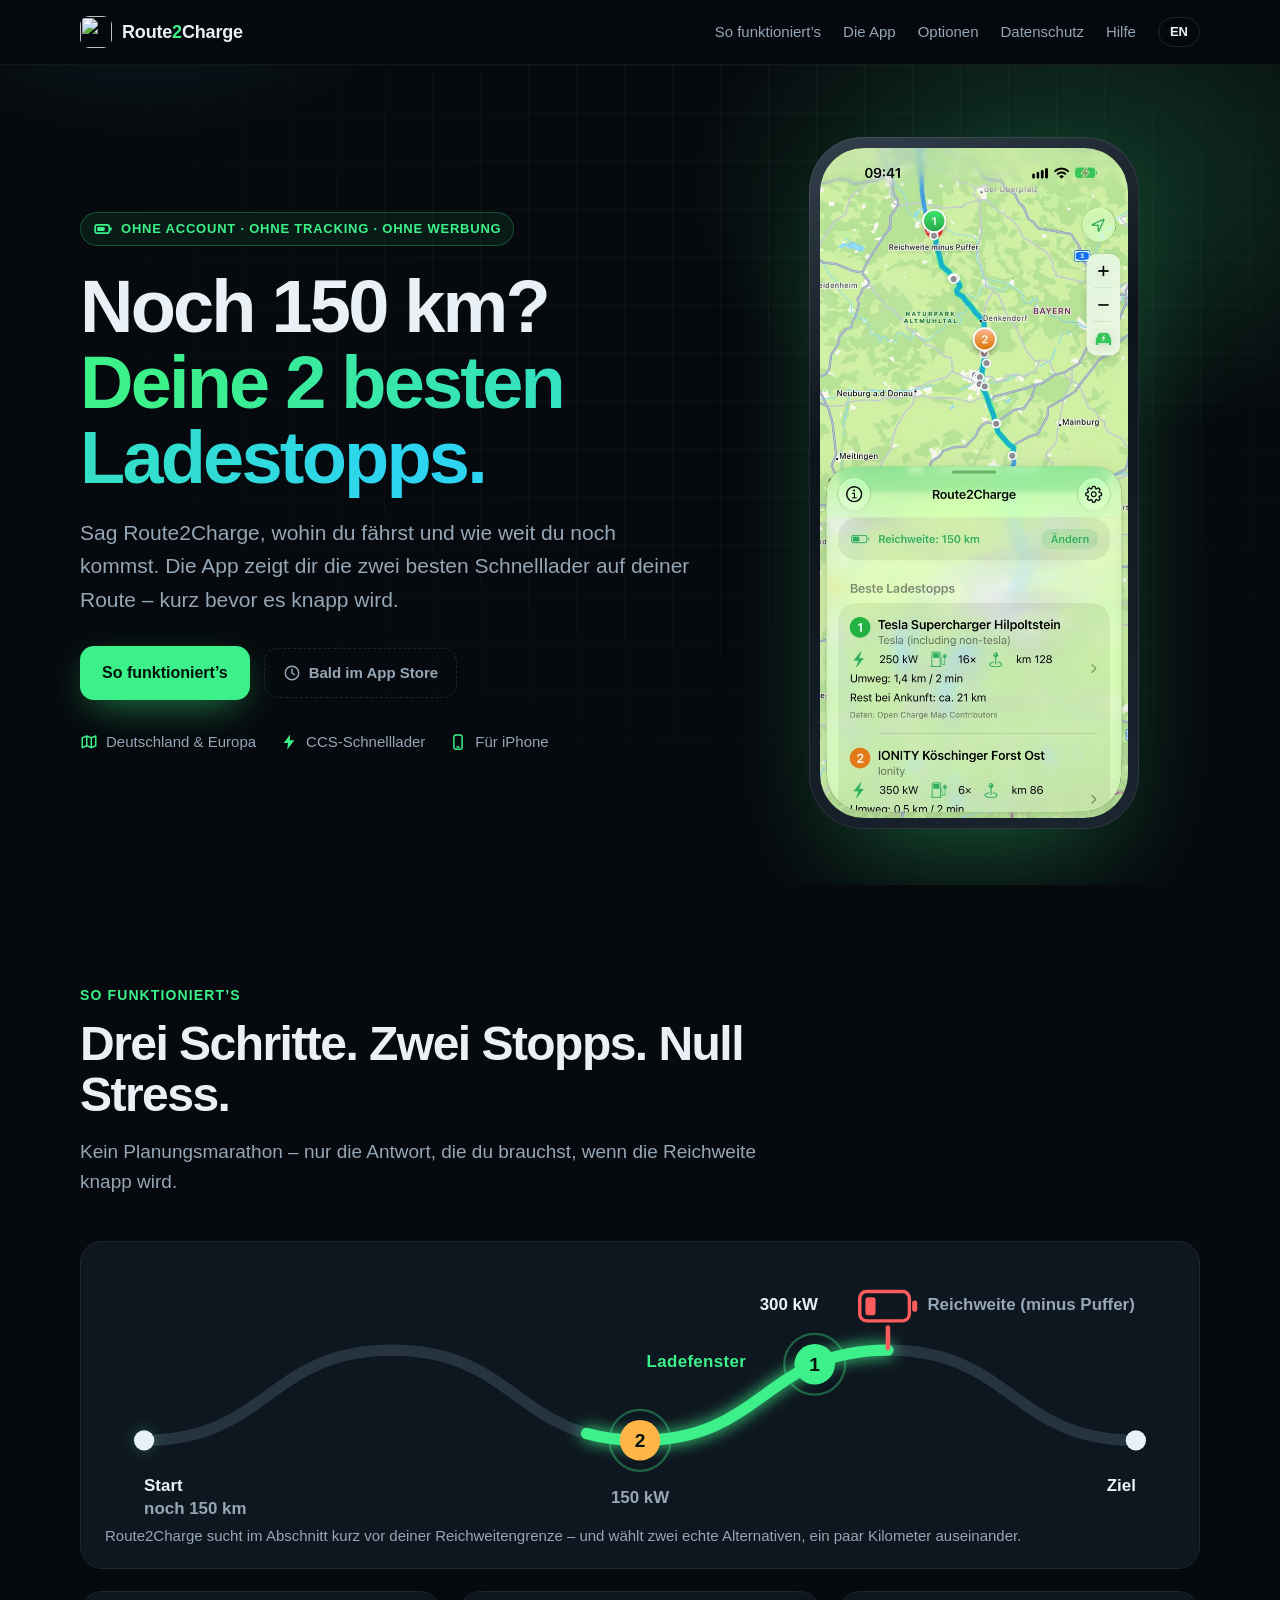
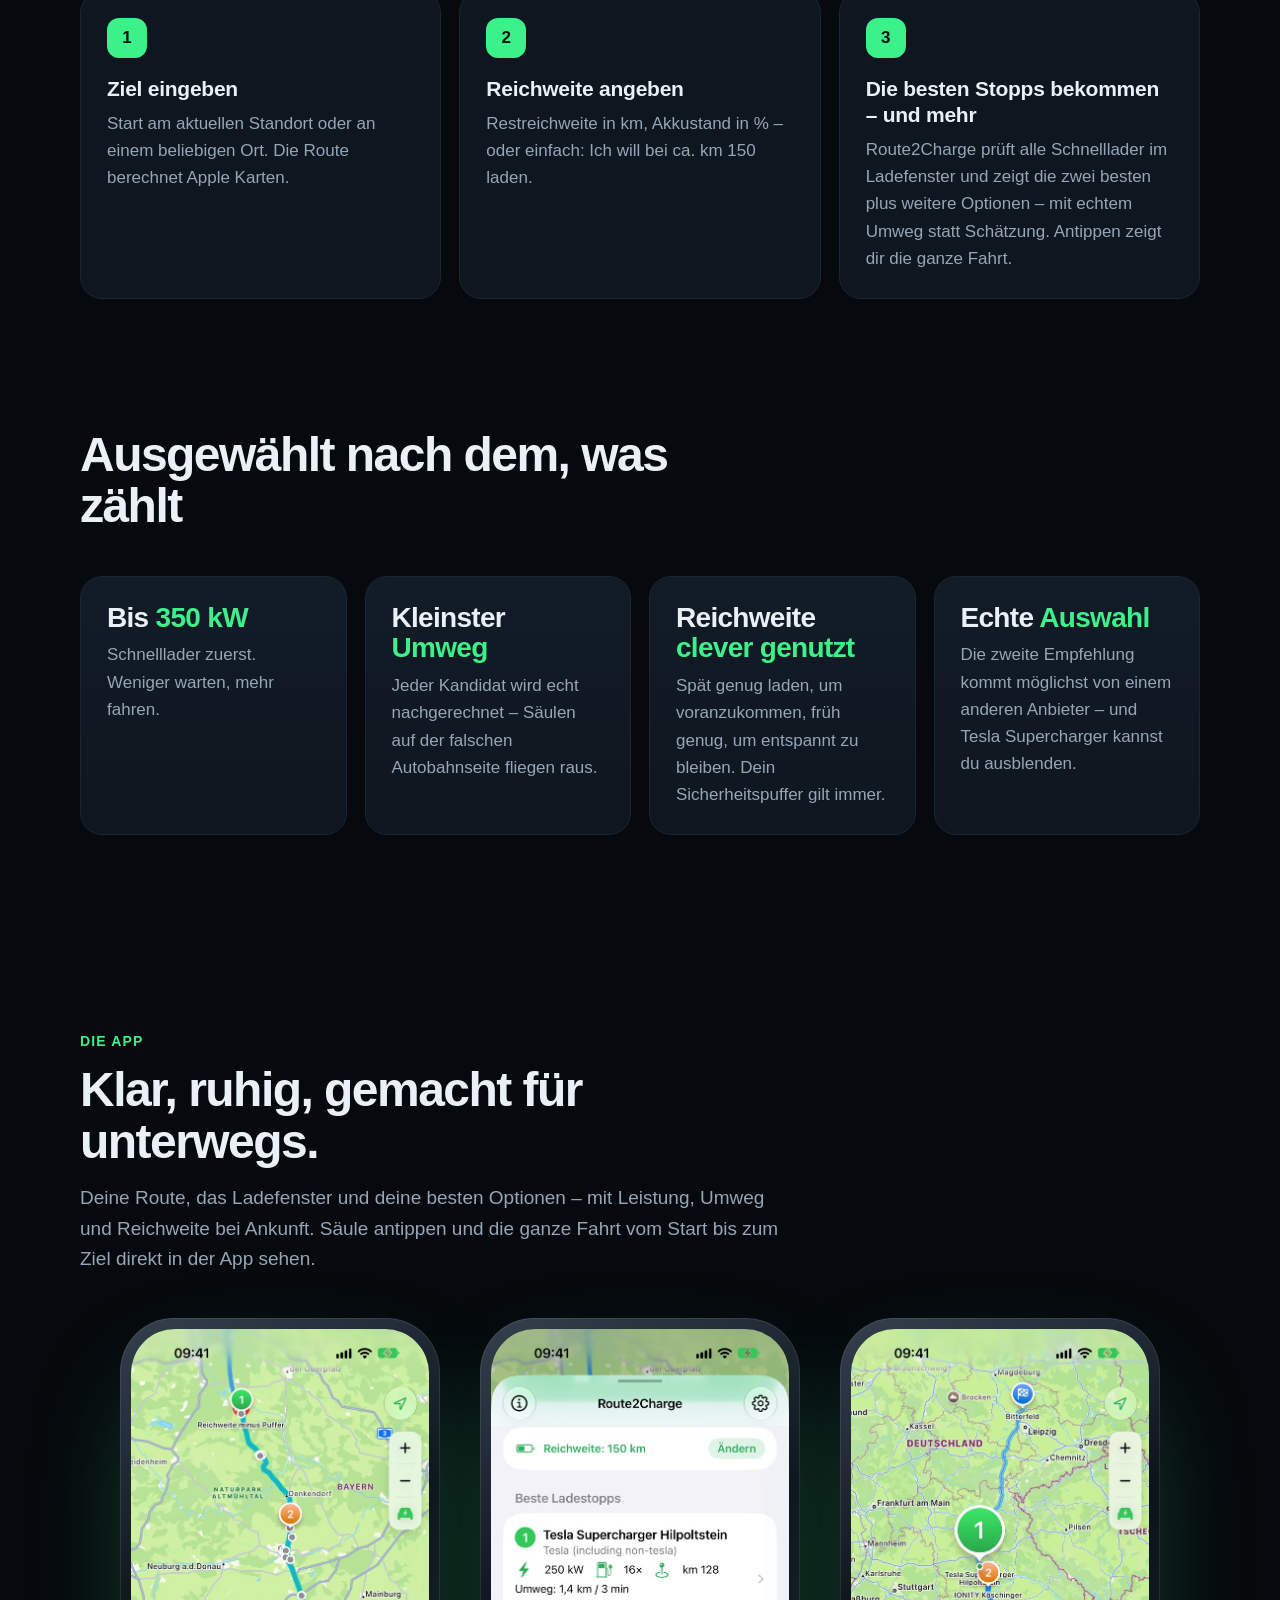
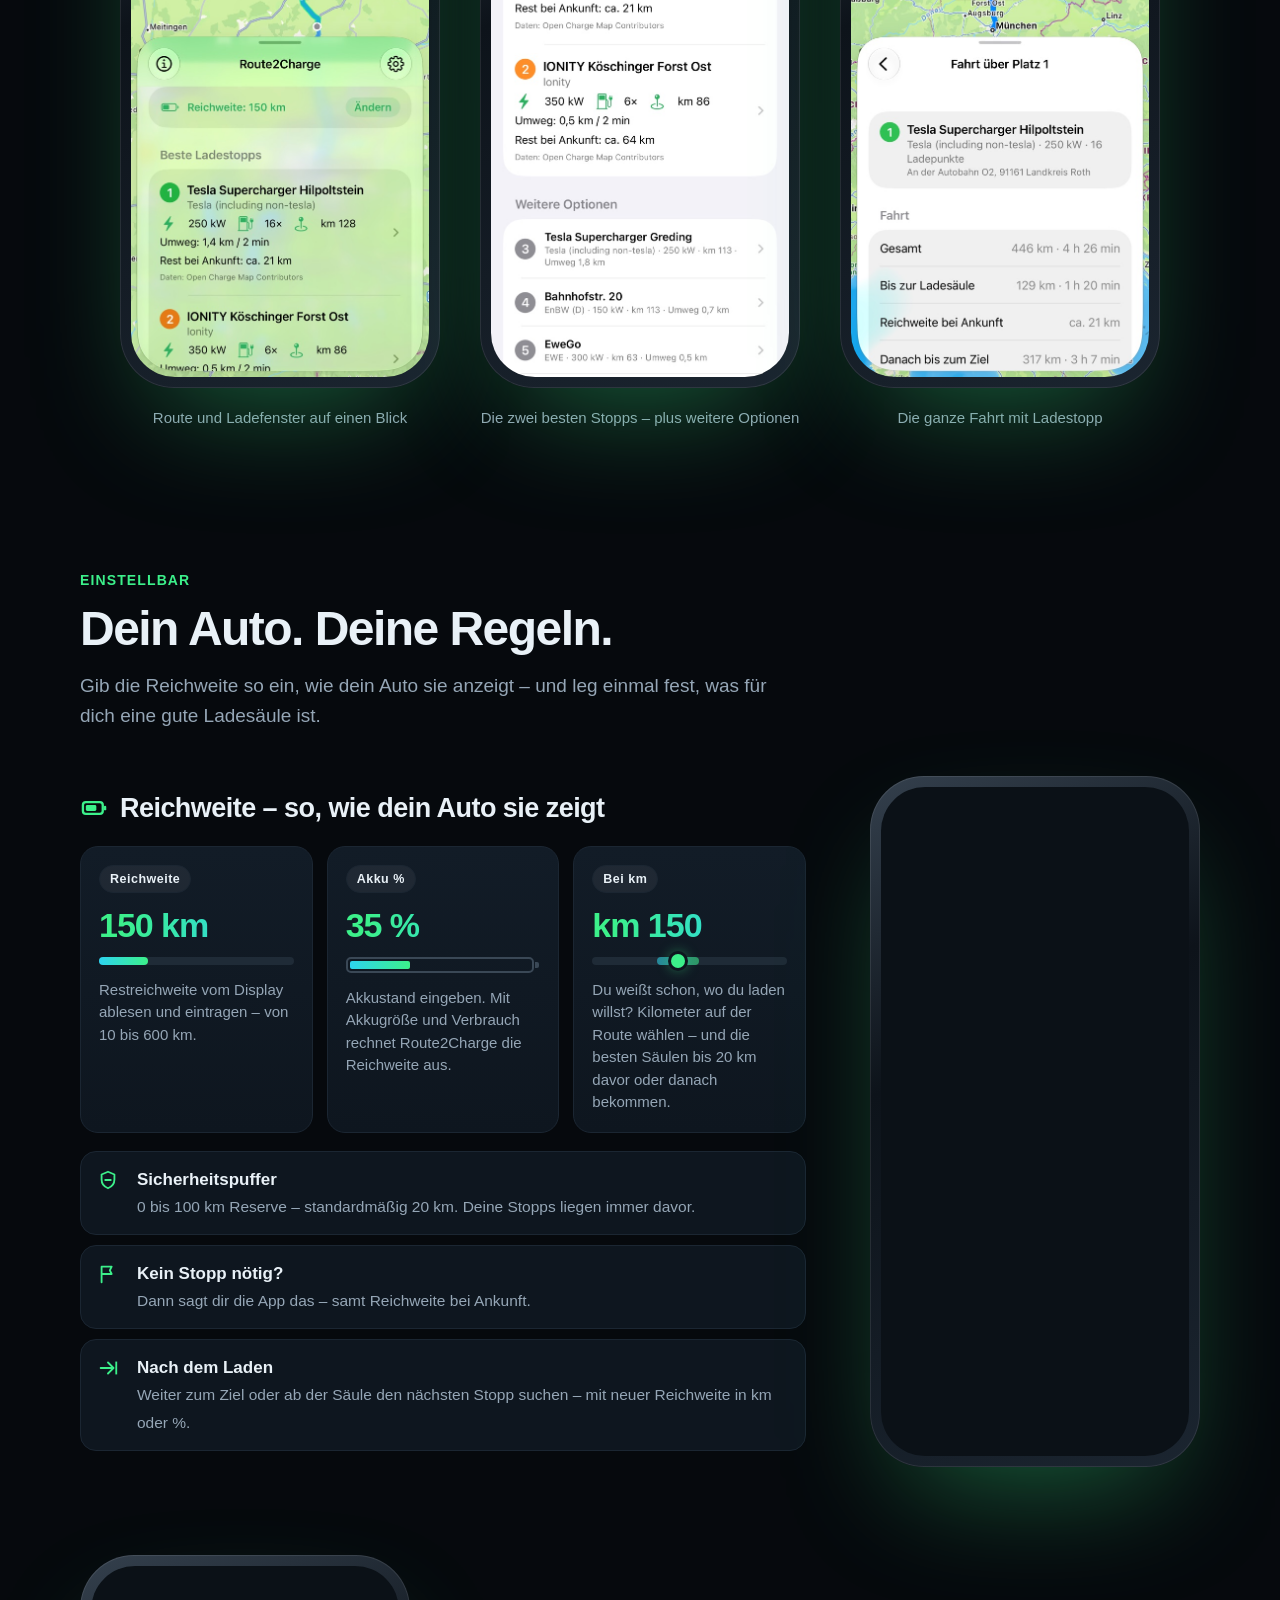
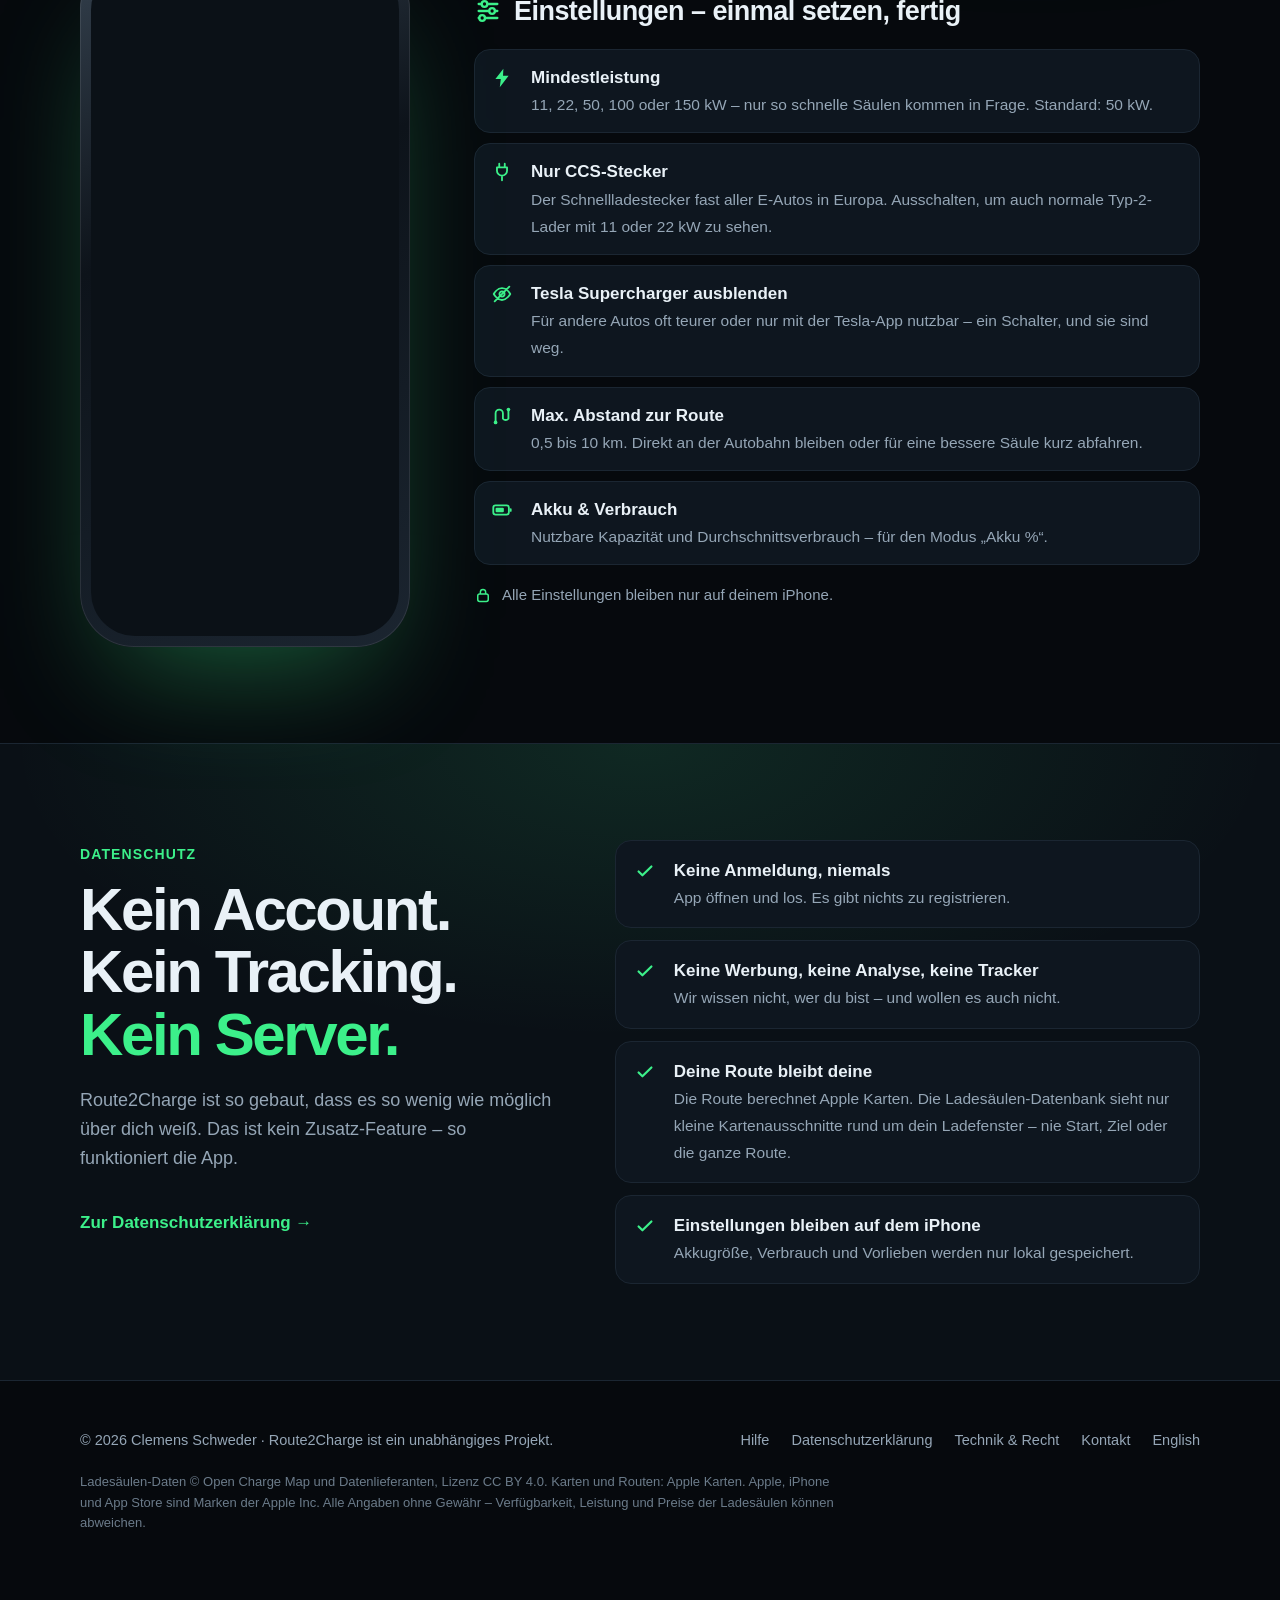
==== commit bb6af690: "Website: Beispiel-Route München → Bitterfeld (DE/EN) Alle App-Bilder neu mit München → Bitterfeld, B" ====
--- a/de/index.html
+++ b/de/index.html
@@ -58,7 +58,7 @@
 <li><svg viewBox="0 0 24 24" aria-hidden="true"><rect x="6.5" y="2.5" width="11" height="19" rx="3" fill="none" stroke="currentColor" stroke-width="2"/><path stroke="currentColor" stroke-width="2" stroke-linecap="round" d="M10.5 18.5h3"/></svg>Für iPhone</li>
       </ul>
     </div>
-    <div class="phone"><img src="../assets/screens/route.jpg" alt="Route2Charge auf dem iPhone: Route von Karlsfeld nach Stuttgart mit grün markiertem Ladefenster und zwei empfohlenen Ladesäulen." width="1206" height="2622"></div>
+    <div class="phone"><img src="../assets/screens/route.jpg" alt="Route2Charge auf dem iPhone: Route von München nach Bitterfeld mit grün markiertem Ladefenster und zwei empfohlenen Ladesäulen." width="1206" height="2622"></div>
   </div>
 </section>
 
@@ -174,7 +174,7 @@
 <li><svg viewBox="0 0 24 24" aria-hidden="true"><path fill="none" stroke="currentColor" stroke-width="2" stroke-linecap="round" stroke-linejoin="round" d="M4 12h13m-5-6 6 6-6 6"/><path fill="currentColor" d="M20 5h2v14h-2z"/></svg><div><strong>Nach dem Laden</strong><span>Weiter zum Ziel oder ab der Säule den nächsten Stopp suchen – mit neuer Reichweite in km oder %.</span></div></li>
         </ul>
       </div>
-      <div class="opt-phone"><div class="phone"><img src="../assets/screens/input.jpg" alt="Route2Charge auf dem iPhone: Route von Karlsfeld nach Stuttgart, Reichweiten-Modi Reichweite, Akku % und Bei km, Restreichweite 150 km und 20 km Sicherheitspuffer." width="1206" height="2622" loading="lazy"></div></div>
+      <div class="opt-phone"><div class="phone"><img src="../assets/screens/input.jpg" alt="Route2Charge auf dem iPhone: Route von München nach Bitterfeld, Reichweiten-Modi Reichweite, Akku % und Bei km, Restreichweite 150 km und 20 km Sicherheitspuffer." width="1206" height="2622" loading="lazy"></div></div>
     </div>
     <div class="opt-row opt-row-rev">
       <div class="opt-text">
